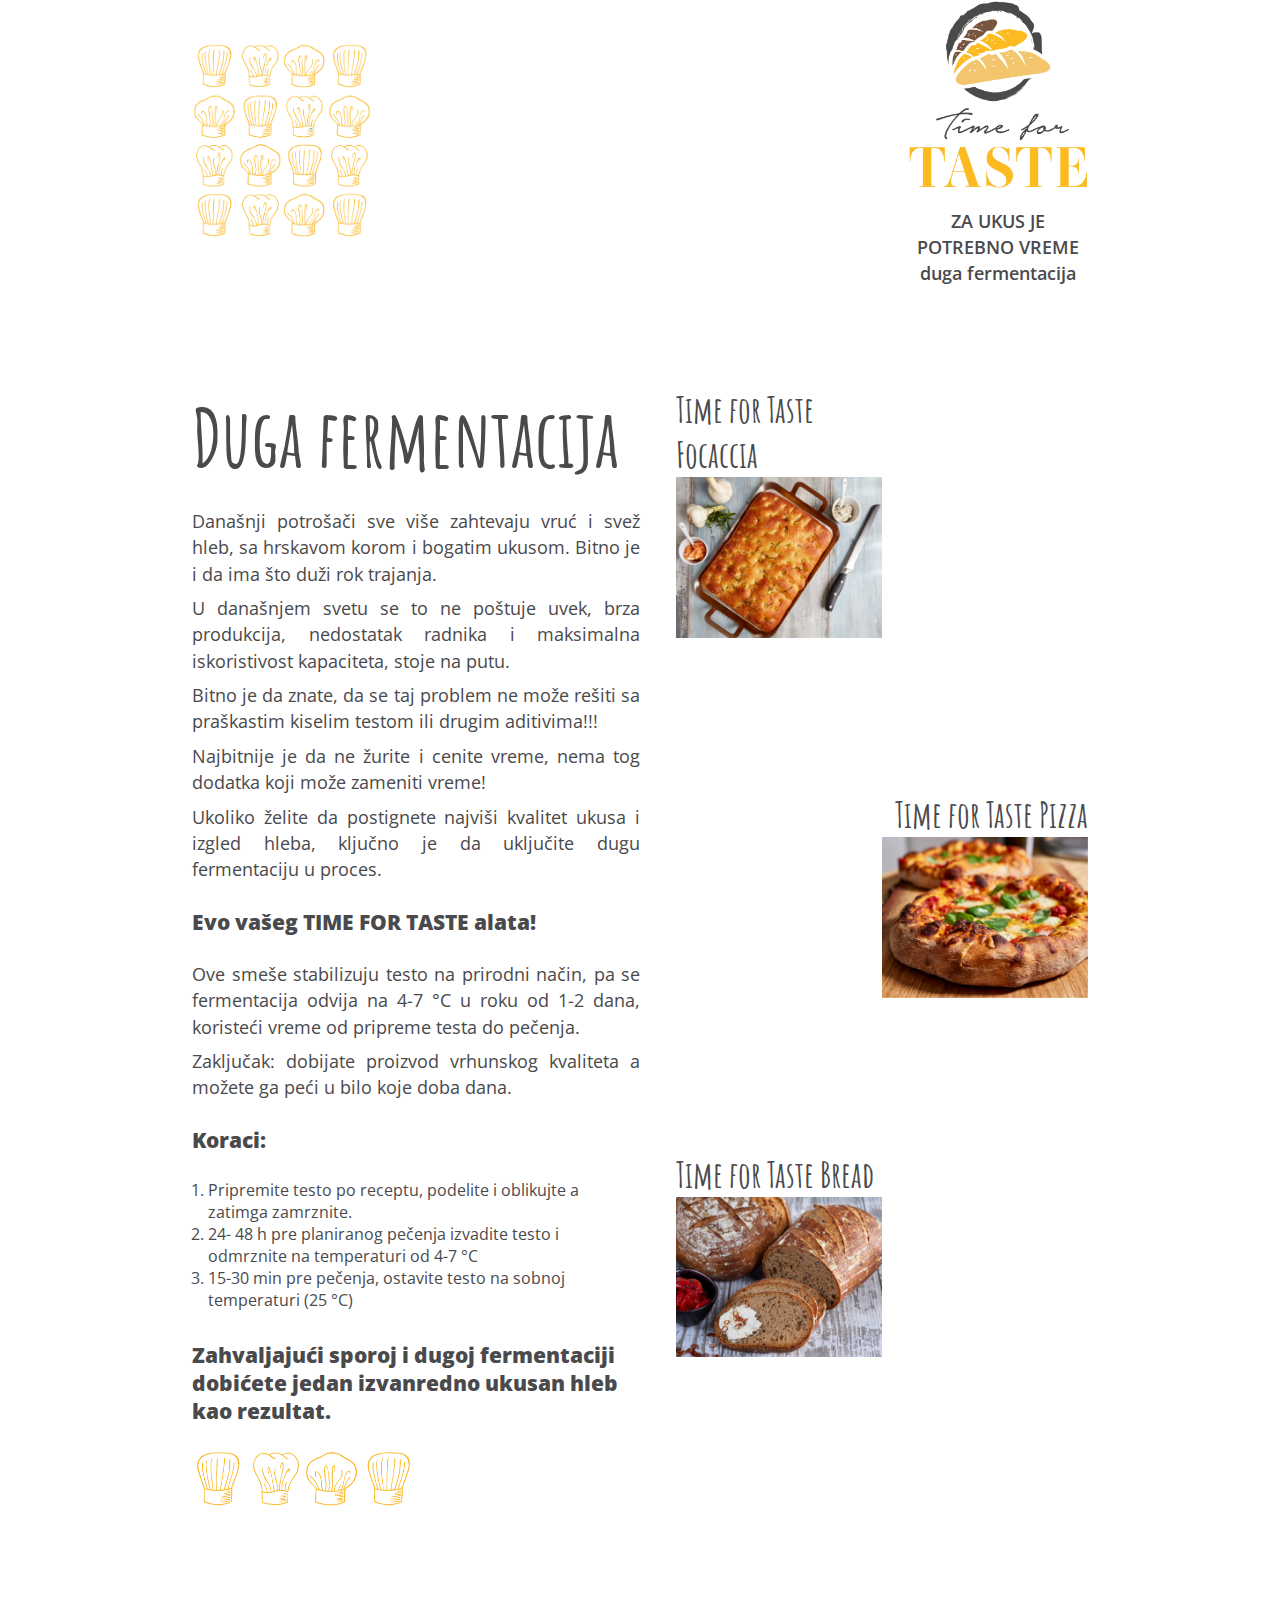
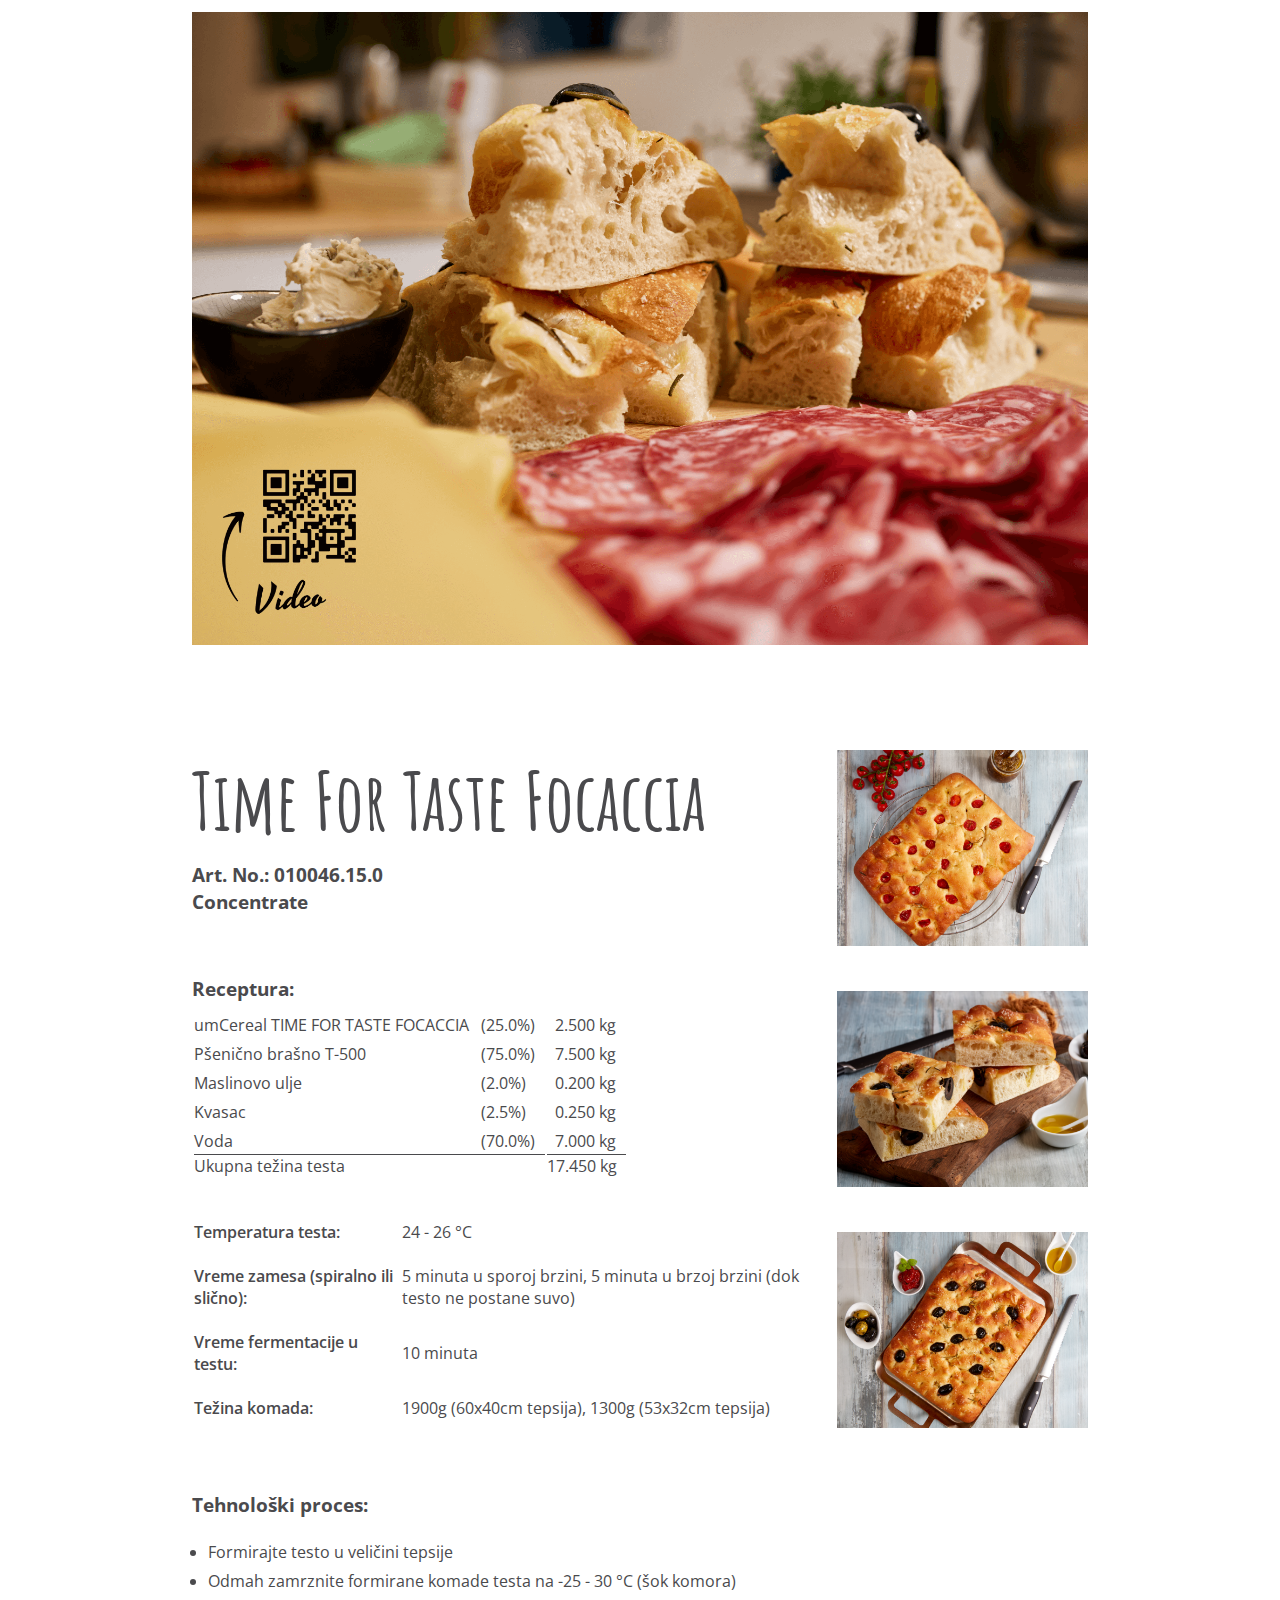
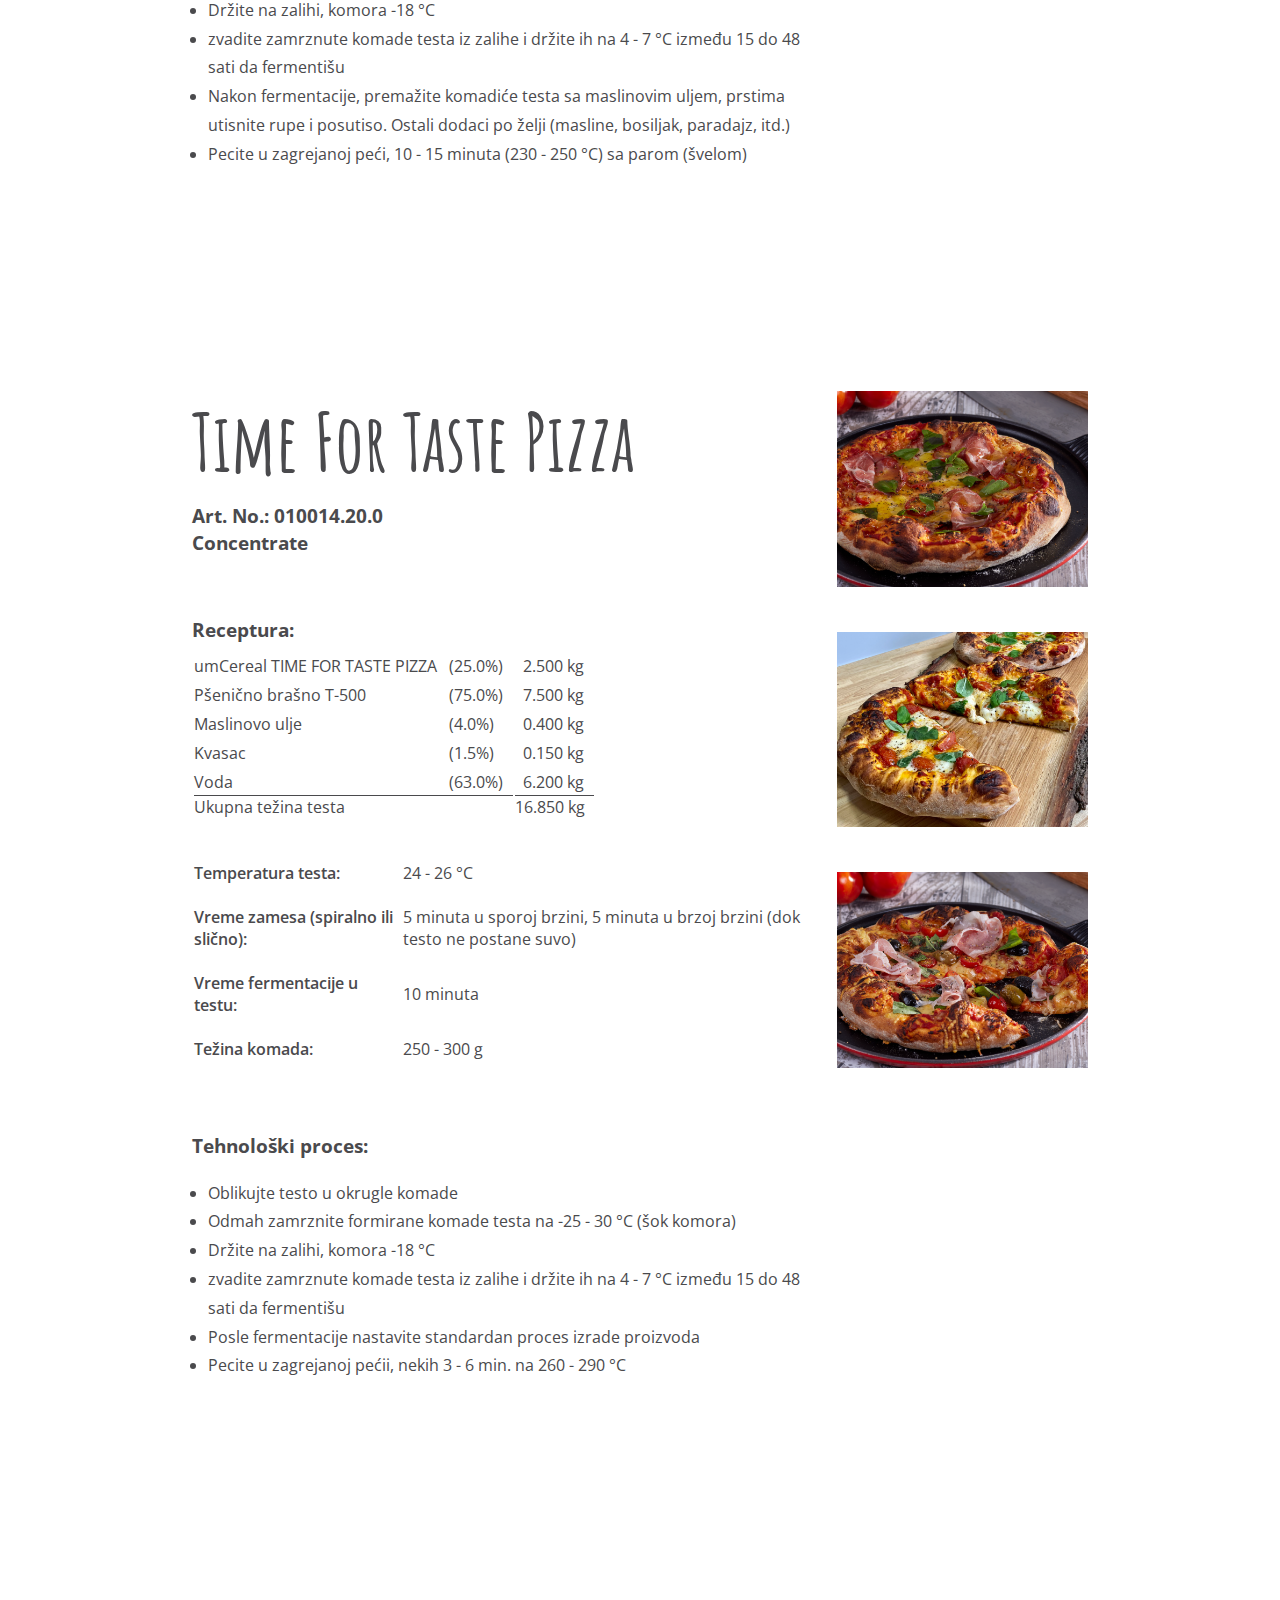
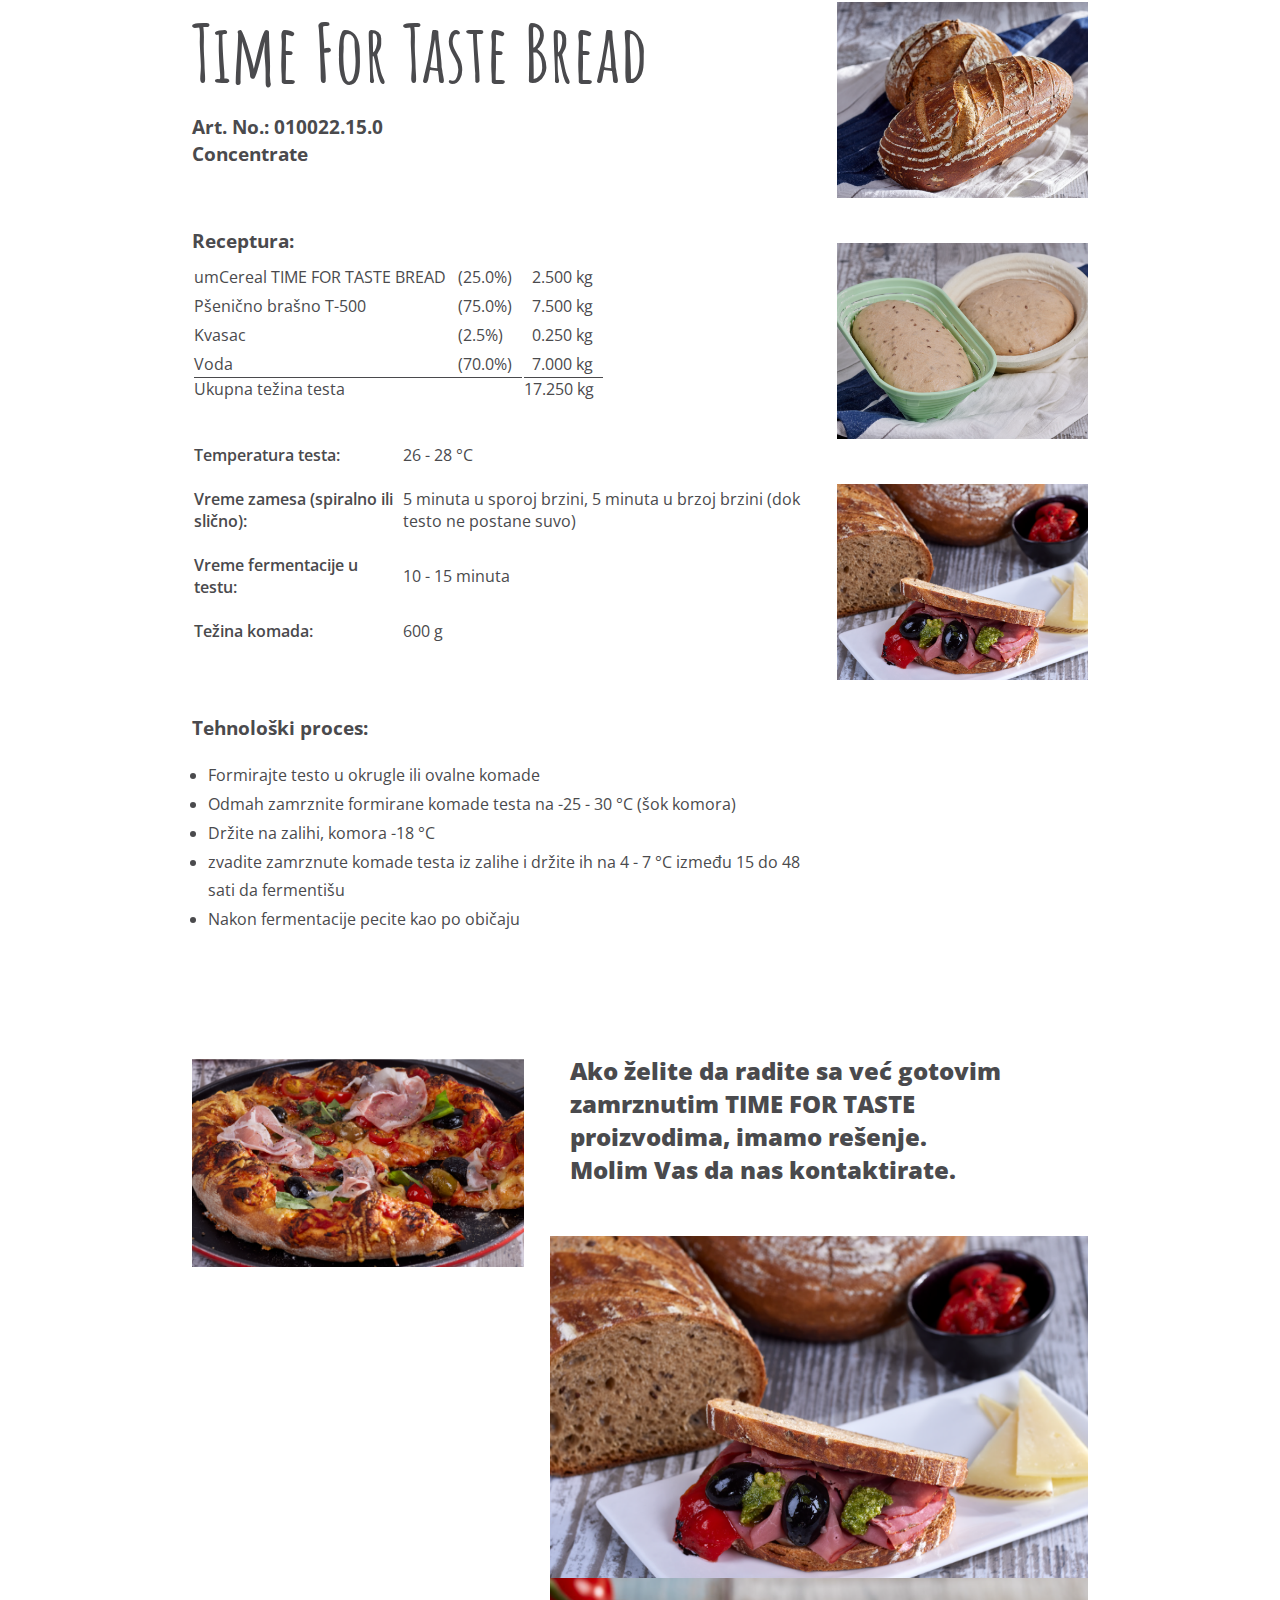
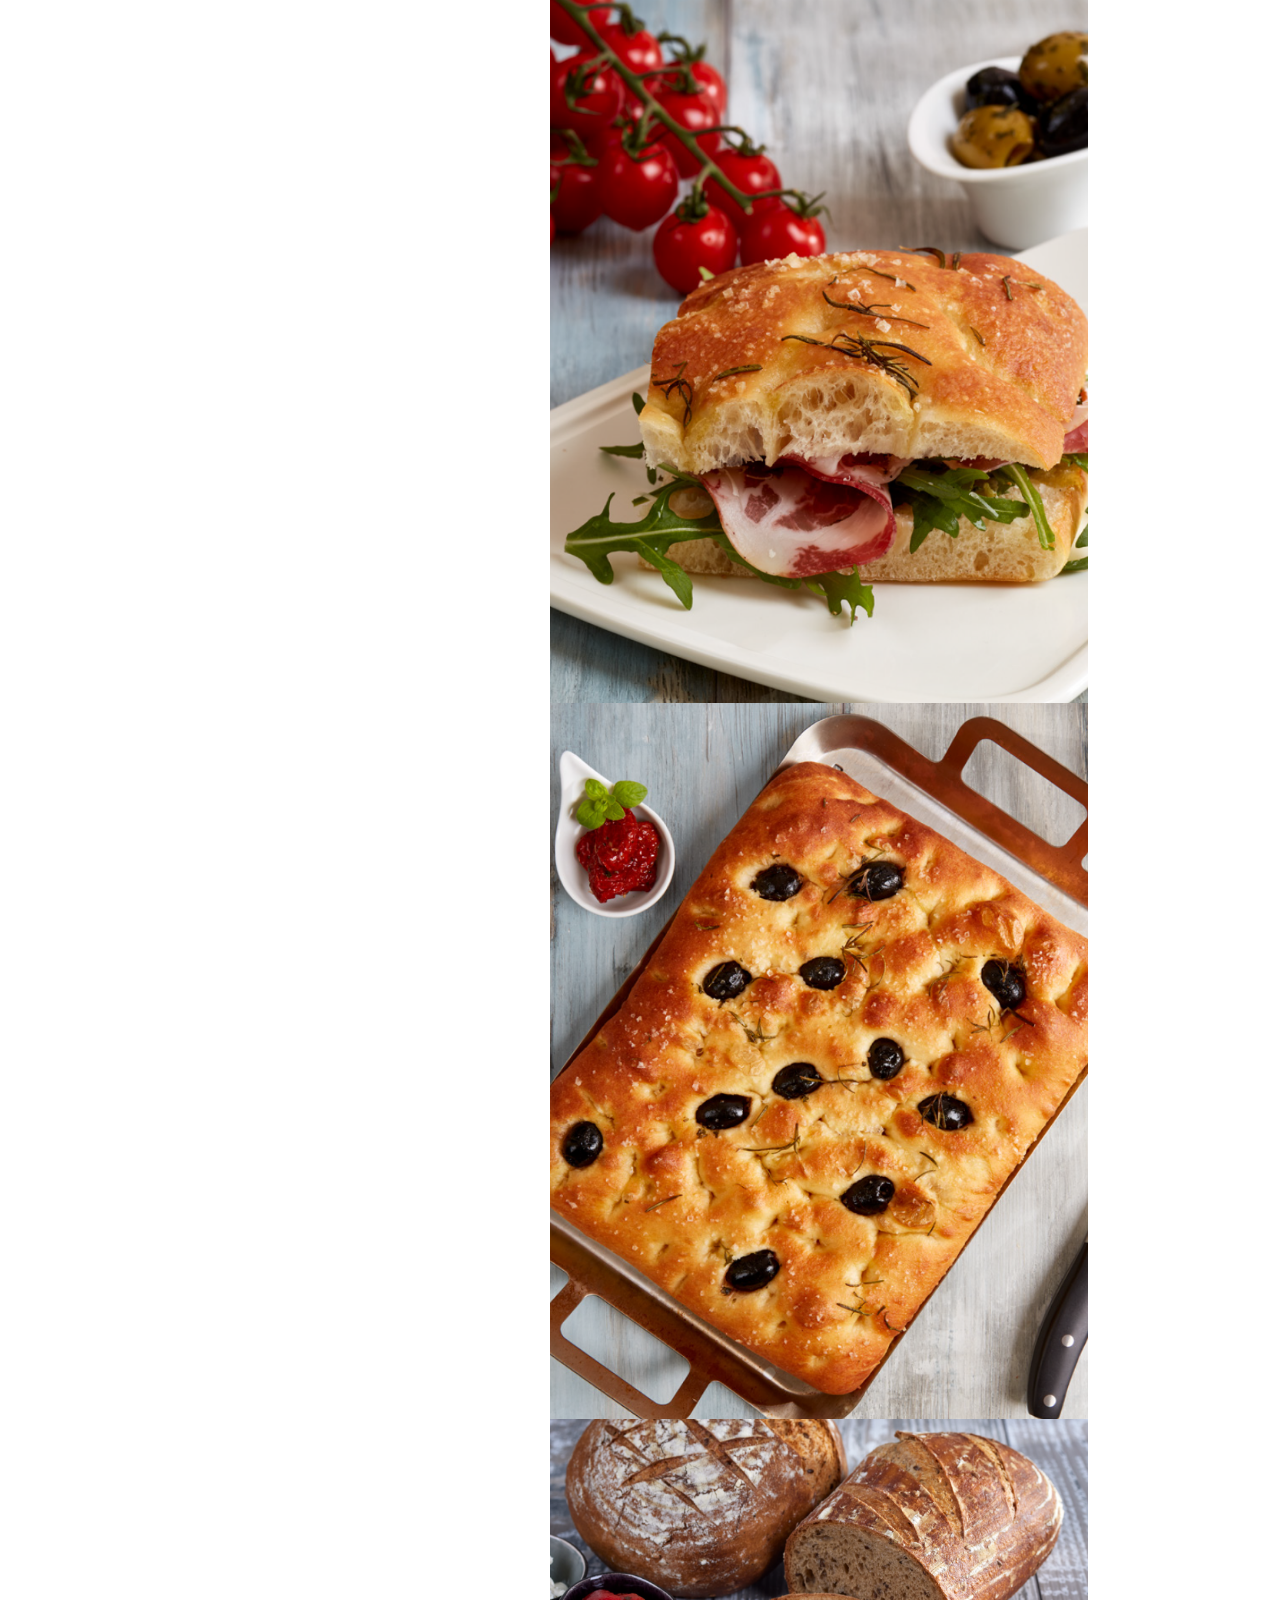
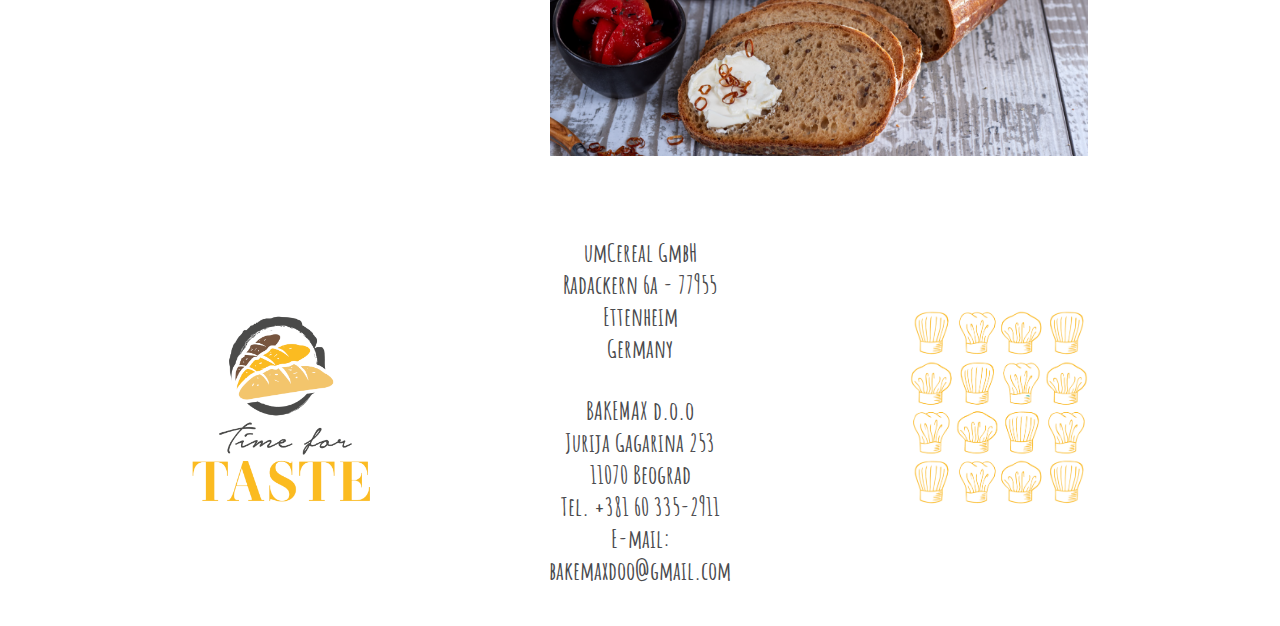
==== index.html @ 1a411ed9 "initial commit" ====
<!DOCTYPE html>
<html lang="en">
<head>
    <meta charset="UTF-8">
    <meta http-equiv="X-UA-Compatible" content="IE=edge">
    <meta name="viewport" content="width=device-width, initial-scale=1.0">
    <!-- <link rel="preconnect" href="https://fonts.gstatic.com">
    <link href="https://fonts.googleapis.com/css2?family=Roboto:wght@100;300;400;500;700&display=swap" rel="stylesheet">  -->


<link rel="preconnect" href="https://fonts.gstatic.com">
<link href="https://fonts.googleapis.com/css2?family=Amatic+SC:wght@400;700&family=Open+Sans:wght@300;400;600;800&display=swap" rel="stylesheet">
    <!-- Main CSS -->
    <link rel="stylesheet" href="style.css" />
    <title>Duga fermentacija</title>    
</head>
<body>
    <!-- header -->
    <header class="container">
        <article>
            <img src="images/sesiri4.png" alt="">
        </article>
        <article>
            <img src="images/logo.png" alt="">
            <p>ZA UKUS JE POTREBNO VREME</p>
            <P>duga fermentacija</P>
        </article>
    </header>

    <!-- intro -->
    <section class="intro container">
        <article>
            <h1>Duga fermentacija</h1>
            <p>Današnji potrošači sve više zahtevaju vruć i svež hleb, sa hrskavom korom i bogatim ukusom. Bitno je i da ima što duži rok trajanja.</p>
            <p>U današnjem svetu se to ne poštuje uvek, brza produkcija, nedostatak radnika i maksimalna iskoristivost kapaciteta, stoje na putu. </p>
            <p>Bitno je da znate, da se taj problem ne može rešiti sa praškastim kiselim testom ili drugim aditivima!!! </p>
            <p>Najbitnije je da ne žurite i cenite vreme, nema tog dodatka koji može zameniti vreme! </p>
            <p>Ukoliko želite da postignete najviši kvalitet ukusa i izgled hleba, ključno je da uključite dugu fermentaciju u proces.</p>

            <h4>Evo vašeg TIME FOR TASTE alata!</h4>
            <p>Ove smeše stabilizuju testo na prirodni način, pa se fermentacija odvija na 4-7 °C u roku od 1-2 dana, koristeći vreme od pripreme testa do pečenja.</p>
            <p>Zaključak: dobijate proizvod vrhunskog kvaliteta a možete ga peći u bilo koje doba dana.</p>

            <h4>Koraci:</h4>
            <ol>
                <li> Pripremite testo po receptu, podelite i oblikujte a zatimga zamrznite.</li>
                <li>24- 48 h pre planiranog pečenja izvadite testo i odmrznite na temperaturi od 4-7 °C</li>
                <li>15-30 min pre pečenja, ostavite testo na sobnoj temperaturi (25 °C)</li>
            </ol>
            <h4>Zahvaljajući sporoj i dugoj fermentaciji dobićete jedan izvanredno ukusan hleb kao rezultat.</h4>
            <img src="images/sesiri1.png" alt="">
        </article>
        <article>
            <div class="imgBox">
                <h3>Time for Taste Focaccia</h3>
                <img src="images/focaccia.png" alt="">
            </div>
            <div class="imgBox">
                
            </div>
            <div class="imgBox">
            </div>
            <div class="imgBox">                
                <h3>Time for Taste Pizza</h3>
                <img src="images/pica-recept.png" alt="">
            </div>
            <div class="imgBox">
                <h3>Time for Taste Bread</h3>
                <img src="images/hleb-recept.png" alt="">
            </div>
            <div class="imgBox">
            </div>
        </article>
    </section>

    <!-- image section -->
    <section class="imgSection container">
        <img src="images/hlepcici.png" alt="">
    </section>

        <!-- focaccia -->
        <section class="focaccia container">
            <article>
                <h2>Time For Taste Focaccia</h2>
                <h5>Art. No.: 010046.15.0</h5>
                <h5>Concentrate</h5>
                <h6>Receptura:</h6>               

                <table class="recipe">
                    <tbody>
                    <tr>
                        <td>umCereal TIME FOR TASTE FOCACCIA</td>
                        <td>(25.0%)</td>
                        <td>&nbsp;&nbsp;2.500 kg</td>
                    </tr>
                    <tr>
                        <td>Pšenično brašno T-500</td>
                        <td>(75.0%)</td>
                        <td>7.500 kg</td>
                    </tr>
                    <tr>
                        <td>Maslinovo ulje</td>
                        <td>(2.0%)</td>
                        <td>0.200 kg</td>
                    </tr>
                    <tr>
                        <td>Kvasac </td>
                        <td>(2.5%)</td>
                        <td>0.250 kg</td>
                    </tr>
                    <tr>
                        <td>Voda</td>
                        <td>(70.0%)</td>
                        <td>7.000 kg</td>
                    </tr>
                    <tr>
                        <td colspan="2">Ukupna težina testa</td>
                        <td>17.450 kg</td>
                    </tr>
                    </tbody>
                </table> 

                <table class="preparation">
                    <tbody>
                    <tr>
                        <td>Temperatura testa:</td>
                        <td>24 - 26 °C</td>
                    </tr>
                    <tr>
                        <td>Vreme zamesa (spiralno ili slično):</td>
                        <td>5 minuta u sporoj brzini, 5 minuta u brzoj brzini (dok testo ne  postane suvo)</td>
                    </tr>
                    <tr>
                        <td>Vreme fermentacije u testu:</td>
                        <td>10 minuta</td>
                    </tr>
                    <tr>
                        <td>Težina komada:</td>
                        <td>1900g (60x40cm tepsija), 1300g (53x32cm tepsija)</td>
                    </tr>
                    </tbody>
                </table> 

                <h6>Tehnološki proces:</h6>
                <ul>
                    <li>Formirajte testo u veličini tepsije</li>
                    <li>Odmah zamrznite formirane komade testa na -25 - 30 °C (šok komora)</li>
                    <li>Držite na zalihi, komora -18 °C</li>
                    <li>zvadite zamrznute komade testa iz zalihe i držite ih na 4 - 7 °C između 15 do 48 sati da fermentišu</li>
                    <li>Nakon fermentacije, premažite komadiće testa sa maslinovim uljem, prstima utisnite rupe i posutiso. Ostali dodaci po želji (masline, bosiljak, paradajz, itd.)</li>
                    <li>Pecite u zagrejanoj peći, 10 - 15 minuta (230 - 250 °C) sa parom (švelom)</li>
                </ul>  
            </article>
           
            <article>
                <div class="imgBox">
                    <img src="images/focaccia1.png" alt="">
                </div>
                <div class="imgBox">                          
                    <img src="images/focaccia2.png" alt="">
                </div>
                <div class="imgBox">
                    <img src="images/focaccia3.png" alt="">
                </div>
            </article>
        </section>

         <!-- image section -->
         <section class="imgSection container">
            <img src="images/pica.png" alt="">
        </section>

        <!-- pizza -->
        <section class="pizza container">
            <article>
                <h2>Time For Taste Pizza</h2>
                <h5>Art. No.: 010014.20.0</h5>
                <h5>Concentrate</h5>
                <h6>Receptura:</h6>               

                <table class="recipe">
                    <tbody>
                    <tr>
                        <td>umCereal TIME FOR TASTE PIZZA</td>
                        <td>(25.0%)</td>
                        <td>&nbsp;&nbsp;2.500 kg</td>
                    </tr>
                    <tr>
                        <td>Pšenično brašno T-500</td>
                        <td>(75.0%)</td>
                        <td>7.500 kg</td>
                    </tr>
                    <tr>
                        <td>Maslinovo ulje</td>
                        <td>(4.0%)</td>
                        <td>0.400 kg</td>
                    </tr>
                    <tr>
                        <td>Kvasac </td>
                        <td>(1.5%)</td>
                        <td>0.150 kg</td>
                    </tr>
                    <tr>
                        <td>Voda</td>
                        <td>(63.0%)</td>
                        <td>6.200 kg</td>
                    </tr>
                    <tr>
                        <td colspan="2">Ukupna težina testa</td>
                        <td>16.850 kg</td>
                    </tr>
                    </tbody>
                </table> 

                <table class="preparation">
                    <tbody>
                    <tr>
                        <td>Temperatura testa:</td>
                        <td>24 - 26 °C</td>
                    </tr>
                    <tr>
                        <td>Vreme zamesa (spiralno ili slično):</td>
                        <td>5 minuta u sporoj brzini, 5 minuta u brzoj brzini (dok testo ne  postane suvo)</td>
                    </tr>
                    <tr>
                        <td>Vreme fermentacije u testu:</td>
                        <td>10 minuta</td>
                    </tr>
                    <tr>
                        <td>Težina komada:</td>
                        <td>250 - 300 g</td>
                    </tr>
                    </tbody>
                </table> 

                <h6>Tehnološki proces:</h6>
                <ul>
                    <li>Oblikujte testo u okrugle komade</li>
                    <li>Odmah zamrznite formirane komade testa na -25 - 30 °C (šok komora)</li>
                    <li>Držite na zalihi, komora -18 °C</li>
                    <li>zvadite zamrznute komade testa iz zalihe i držite ih na 4 - 7 °C između 15 do 48 sati da fermentišu</li>
                    <li>Posle fermentacije nastavite standardan proces izrade proizvoda</li>
                    <li>Pecite u zagrejanoj pećii, nekih 3 - 6 min. na 260 - 290 °C</li>
                </ul>  
            </article>
            
            <article>
                <div class="imgBox">
                    <img src="images/pica1.png" alt="">
                </div>
                <div class="imgBox">                          
                    <img src="images/pica2.png" alt="">
                </div>
                <div class="imgBox">
                    <img src="images/pica3.png" alt="">
                </div>
            </article>
        </section>

        <!-- image section -->
        <section class="imgSection container">
            <img src="images/hleb.png" alt="">
        </section>
       
        <!-- bread -->
        <section class="bread container">
            <article>
                <h2>Time For Taste Bread</h2>
                <h5>Art. No.: 010022.15.0</h5>
                <h5>Concentrate</h5>
                <h6>Receptura:</h6>               

                <table class="recipe">
                    <tbody>
                    <tr>
                        <td>umCereal TIME FOR TASTE BREAD</td>
                        <td>(25.0%)</td>
                        <td>&nbsp;&nbsp;2.500 kg</td>
                    </tr>
                    <tr>
                        <td>Pšenično brašno T-500</td>
                        <td>(75.0%)</td>
                        <td>7.500 kg</td>
                    </tr>
                    <tr>
                        <td>Kvasac </td>
                        <td>(2.5%)</td>
                        <td>0.250 kg</td>
                    </tr>
                    <tr>
                        <td>Voda</td>
                        <td>(70.0%)</td>
                        <td>7.000 kg</td>
                    </tr>
                    <tr>
                        <td colspan="2">Ukupna težina testa</td>
                        <td>17.250 kg</td>
                    </tr>
                    </tbody>
                </table> 

                <table class="preparation">
                    <tbody>
                    <tr>
                        <td>Temperatura testa:</td>
                        <td>26 - 28 °C</td>
                    </tr>
                    <tr>
                        <td>Vreme zamesa (spiralno ili slično):</td>
                        <td>5 minuta u sporoj brzini, 5 minuta u brzoj brzini (dok testo ne  postane suvo)</td>
                    </tr>
                    <tr>
                        <td>Vreme fermentacije u testu:</td>
                        <td>10 - 15 minuta</td>
                    </tr>
                    <tr>
                        <td>Težina komada:</td>
                        <td>600 g</td>
                    </tr>
                    </tbody>
                </table> 

                <h6>Tehnološki proces:</h6>
                <ul>
                    <li>Formirajte testo u okrugle ili ovalne komade</li>
                    <li>Odmah zamrznite formirane komade testa na -25 - 30 °C (šok komora)</li>
                    <li>Držite na zalihi, komora -18 °C</li>
                    <li>zvadite zamrznute komade testa iz zalihe i držite ih na 4 - 7 °C između 15 do 48 sati da fermentišu</li>
                    <li>Nakon fermentacije pecite kao po običaju</li>
                </ul>  
            </article>
            
            <article>
                <div class="imgBox">
                    <img src="images/hleb1.png" alt="">
                </div>
                <div class="imgBox">                          
                    <img src="images/hleb2.png" alt="">
                </div>
                <div class="imgBox">
                    <img src="images/hleb3.png" alt="">
                </div>
            </article>
        </section>

        <!-- gallery -->
        <section class="gallery container">
            <article>
                <img src="images/fermentacija1.png" alt="">
                <img src="images/fermentacija4.png" alt="">
            </article>
            <article>
                <div class="galleryText">
                    <p>Ako želite da radite sa već gotovim zamrznutim TIME FOR TASTE proizvodima, imamo rešenje. <br>Molim Vas da nas kontaktirate.</p>
                </div>
                <div class="imgSet1">
                    <img src="images/fermentacija2.png" alt="">
                    <img src="images/fermentacija3.png" alt="">
                </div>
                <div class="imgSet2">
                    <img src="images/fermentacija5.png" alt="">
                    <img src="images/fermentacija6.png" alt="">
                </div>
            </article>
        </section>

        <!-- footer -->
        <footer class="container">
            <article>
                <img src="images/logo.png" alt="">
            </article>
            <article>
                <ul>
                    <li>umCereal GmbH</li>
                    <li>Radackern 6a - 77955 Ettenheim</li>
                    <li>Germany</li>
                    <li>BAKEMAX d.o.o</li>
                    <li>Jurija Gagarina 253</li>
                    <li>11070 Beograd</li>
                    <li><a href=tel:"+381603352911">Tel. +381 60 335-2911</a></li>
                    <li><a href="mailto:bakemaxdoo@gmail.com">E-mail: bakemaxdoo@gmail.com</a></li>
                </ul>
            </article>
            <article>
                <img src="images/sesiri4.png" alt="">
            </article>
        </footer>

</body>
</html>
---- style.css ----
/*************
Basic styles
****************/
* {
  margin: 0;
  padding: 0;
  box-sizing: border-box; }

body {
  font-family: "Open Sans", sans-serif;
  color: #4a4a4d;
  font-size: 16px; }

img {
  width: 100%;
  height: auto; }

.container {
  width: 70%;
  margin: 0 auto; }
  @media (max-width: 1024px) {
    .container {
      width: 85%; } }

/****************
header
****************/
header {
  display: flex;
  justify-content: space-between;
  align-items: center; }
  header article {
    flex: 0 0 20%; }
    header article p {
      color: #4a4a4d;
      font-size: 1.1rem;
      font-weight: 600;
      line-height: 1.5;
      text-align: center;
      margin-top: 15px; }
    header article p + p {
      margin-top: 0; }

/****************
intro
****************/
.intro {
  padding: 100px 0;
  display: flex;
  justify-content: space-between;
  flex-wrap: wrap; }
  .intro article:first-child {
    flex: 0 0 50%; }
    .intro article:first-child h1 {
      font-family: "Amatic SC", cursive;
      font-size: 5rem;
      margin-bottom: 20px; }
    .intro article:first-child p {
      line-height: 1.5;
      font-size: 1.1rem;
      margin-bottom: 8px;
      text-align: justify; }
    .intro article:first-child h4 {
      margin: 25px 0;
      font-size: 1.3rem;
      font-weight: 800; }
    .intro article:first-child ol {
      margin-left: 16px;
      margin-bottom: 30px; }
    .intro article:first-child img {
      width: 50%;
      height: auto; }
  .intro article:last-child {
    flex: 0 0 46%;
    display: flex;
    flex-wrap: wrap; }
    .intro article:last-child .imgBox {
      flex: 0 0 50%; }
      .intro article:last-child .imgBox h3 {
        font-family: "Amatic SC", cursive;
        font-size: 2.2rem; }
    .intro article:last-child .imgBox:nth-child(4) {
      text-align: right; }

/****************
focaccia
****************/
.focaccia, .pizza, .bread {
  padding: 100px 0;
  display: flex;
  flex-wrap: wrap;
  justify-content: space-between; }
  .focaccia article:first-child, .pizza article:first-child, .bread article:first-child {
    flex: 0 0 70%; }
    .focaccia article:first-child h2, .pizza article:first-child h2, .bread article:first-child h2 {
      font-family: "Amatic SC", cursive;
      font-size: 5rem;
      margin-bottom: 10px; }
    .focaccia article:first-child h5, .pizza article:first-child h5, .bread article:first-child h5,
    .focaccia article:first-child h6,
    .pizza article:first-child h6,
    .bread article:first-child h6 {
      font-size: 1.2rem;
      font-weight: 700; }
    .focaccia article:first-child h6, .pizza article:first-child h6, .bread article:first-child h6 {
      margin-top: 60px; }
    .focaccia article:first-child .recipe, .pizza article:first-child .recipe, .bread article:first-child .recipe {
      margin: 5px 0 30px 0; }
      .focaccia article:first-child .recipe td, .pizza article:first-child .recipe td, .bread article:first-child .recipe td {
        padding: 5px 10px 0 0; }
      .focaccia article:first-child .recipe td:last-child, .pizza article:first-child .recipe td:last-child, .bread article:first-child .recipe td:last-child {
        text-align: right; }
      .focaccia article:first-child .recipe tr:last-child td, .pizza article:first-child .recipe tr:last-child td, .bread article:first-child .recipe tr:last-child td {
        border-top: 1px solid #4a4a4d;
        padding: 0;
        text-align: left; }
    .focaccia article:first-child .preparation td, .pizza article:first-child .preparation td, .bread article:first-child .preparation td {
      padding: 10px 0; }
    .focaccia article:first-child .preparation td:first-child, .pizza article:first-child .preparation td:first-child, .bread article:first-child .preparation td:first-child {
      font-weight: 600; }
    .focaccia article:first-child ul, .pizza article:first-child ul, .bread article:first-child ul {
      margin-left: 16px;
      margin-top: 20px;
      line-height: 1.8; }
  .focaccia article:last-child, .pizza article:last-child, .bread article:last-child {
    flex: 0 0 28%; }
    .focaccia article:last-child .imgBox, .pizza article:last-child .imgBox, .bread article:last-child .imgBox {
      margin-bottom: 40px; }

/****************
focaccia
****************/
/****************
bread
****************/
/****************
gallery
****************/
.gallery {
  display: flex;
  flex-wrap: wrap;
  justify-content: space-between; }
  .gallery article:first-child {
    flex: 0 0 37%; }
    .gallery article:first-child img {
      margin-bottom: 20px; }
  .gallery article:last-child {
    flex: 0 0 60%; }
    .gallery article:last-child p {
      padding: 20px 20px 50px 20px;
      font-size: 1.5rem;
      font-weight: 800; }
    .gallery article:last-child .imgSet1 {
      display: flex;
      flex-wrap: wrap;
      justify-content: space-between; }
      .gallery article:last-child .imgSet1 img:first-child {
        flex: 0 0 64%; }
      .gallery article:last-child .imgSet1 img:last-child {
        flex: 0 0 33%; }
    .gallery article:last-child .imgSet2 {
      display: flex;
      flex-wrap: wrap;
      justify-content: space-between; }
      .gallery article:last-child .imgSet2 img:first-child {
        flex: 0 0 33%; }
      .gallery article:last-child .imgSet2 img:last-child {
        flex: 0 0 64%; }

/****************
footer
****************/
footer {
  padding-top: 80px;
  padding-bottom: 40px;
  display: flex;
  justify-content: space-between;
  flex-wrap: wrap;
  align-items: center;
  font-family: "Amatic SC", cursive;
  font-size: 1.6rem;
  font-weight: 600;
  text-align: center; }
  footer article {
    flex: 0 0 20%; }
    footer article ul {
      list-style: none; }
      footer article ul a {
        color: #4a4a4d;
        text-decoration: none; }
        footer article ul a:hover {
          color: #fbbb21;
          transition: .3s ease-out; }
      footer article ul li:nth-child(3) {
        margin-bottom: 30px; }

/*# sourceMappingURL=style.css.map */
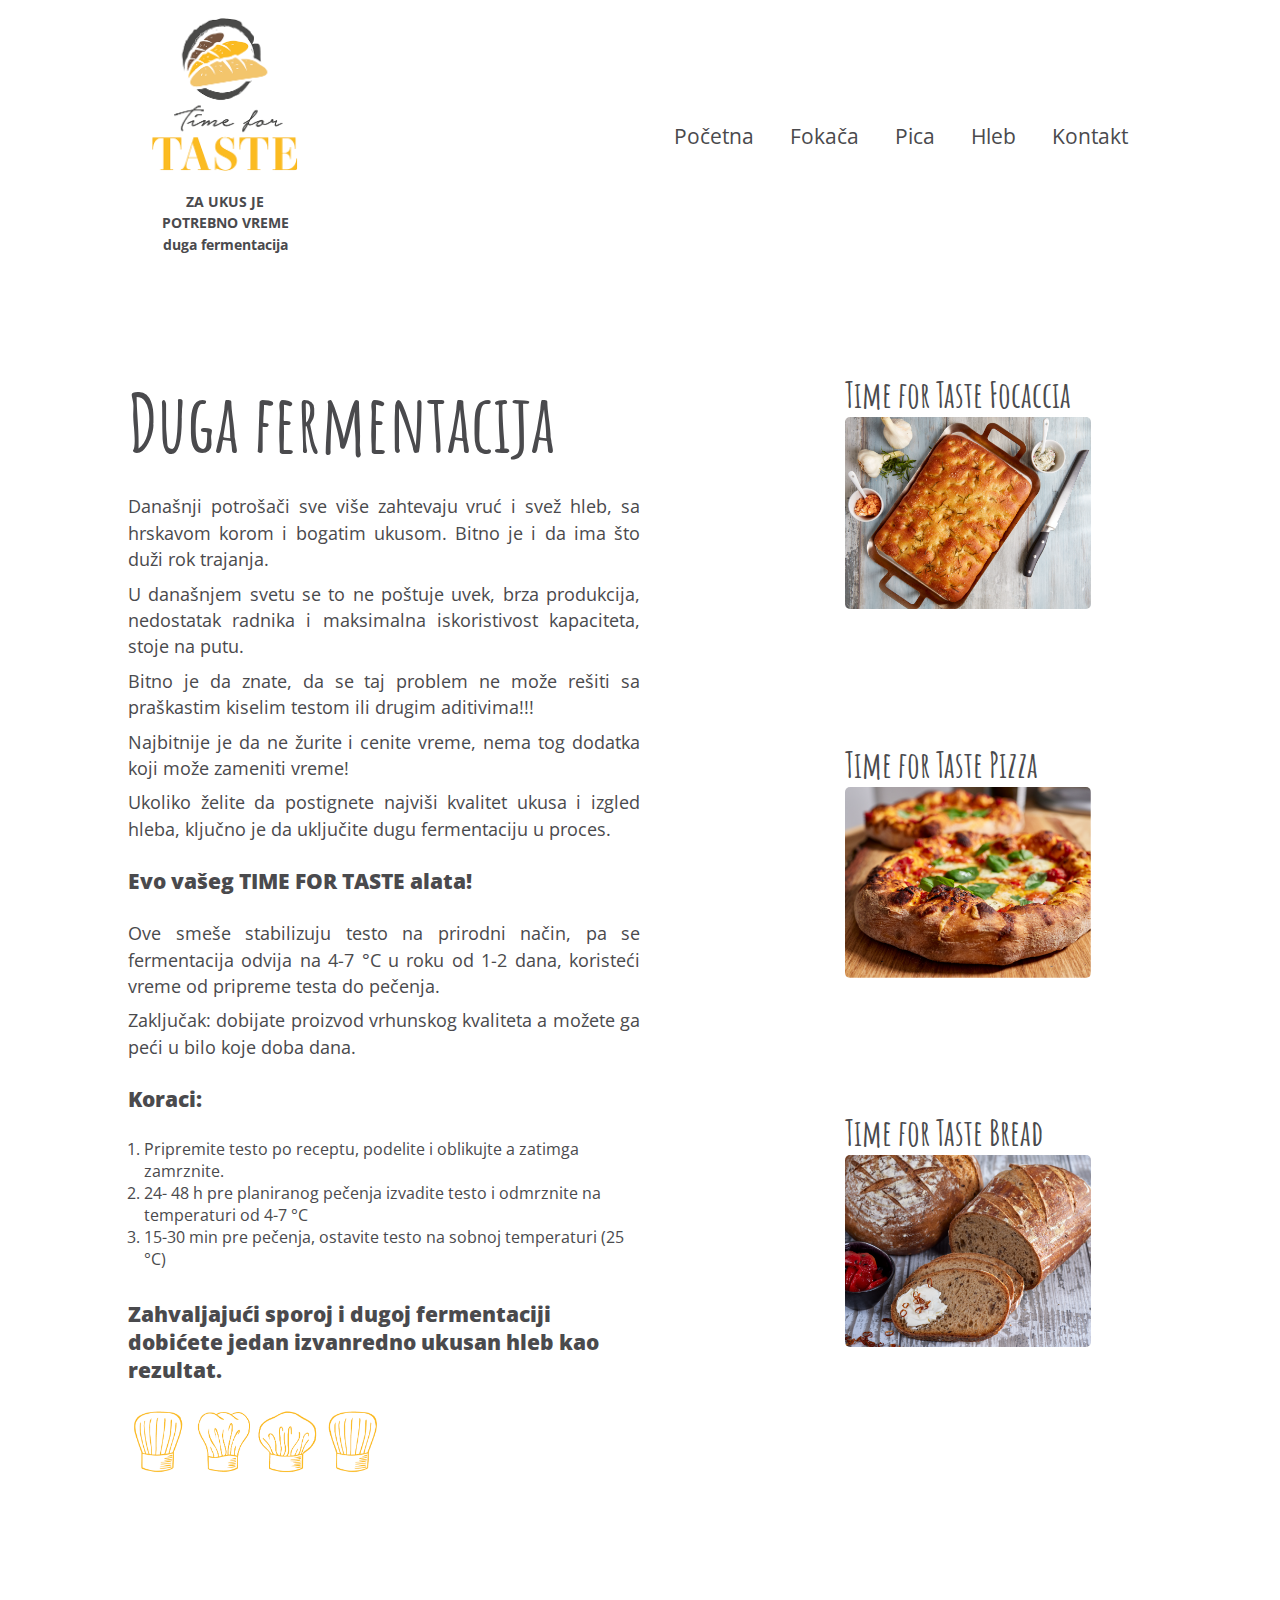
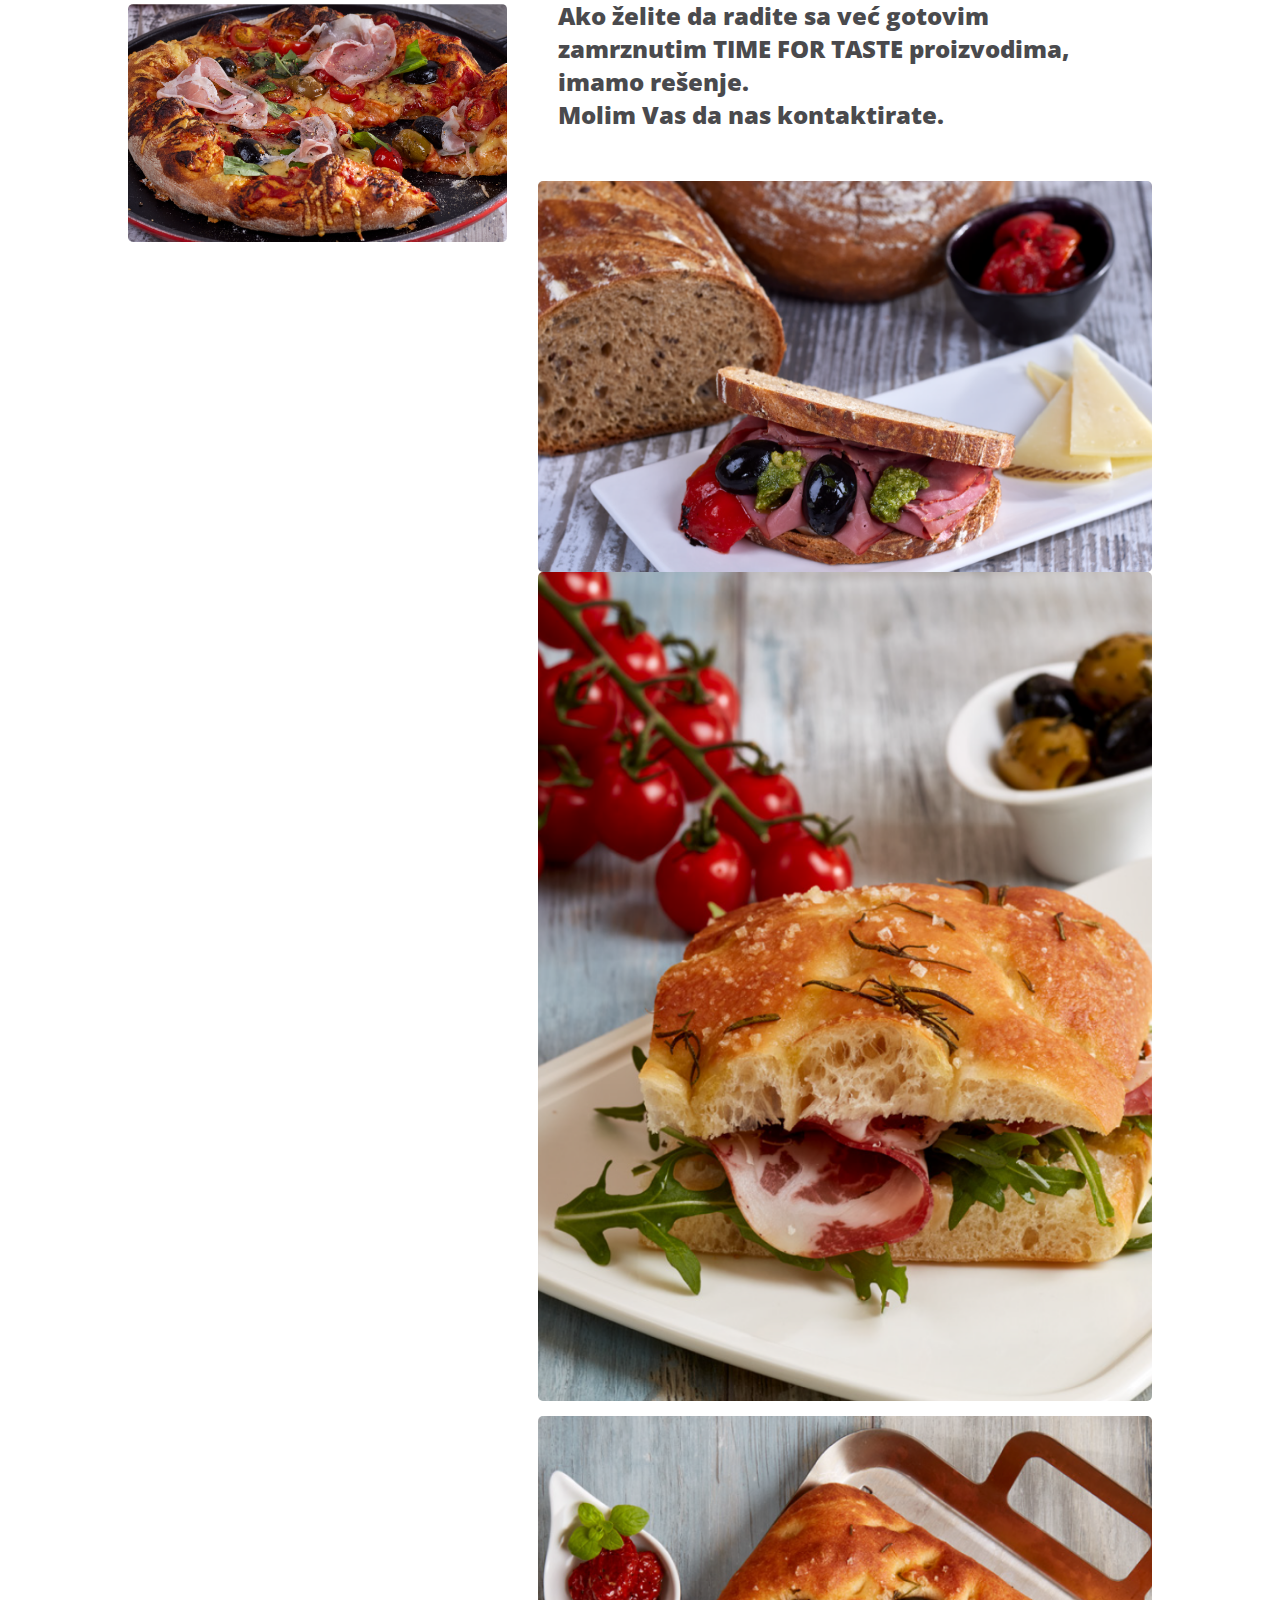
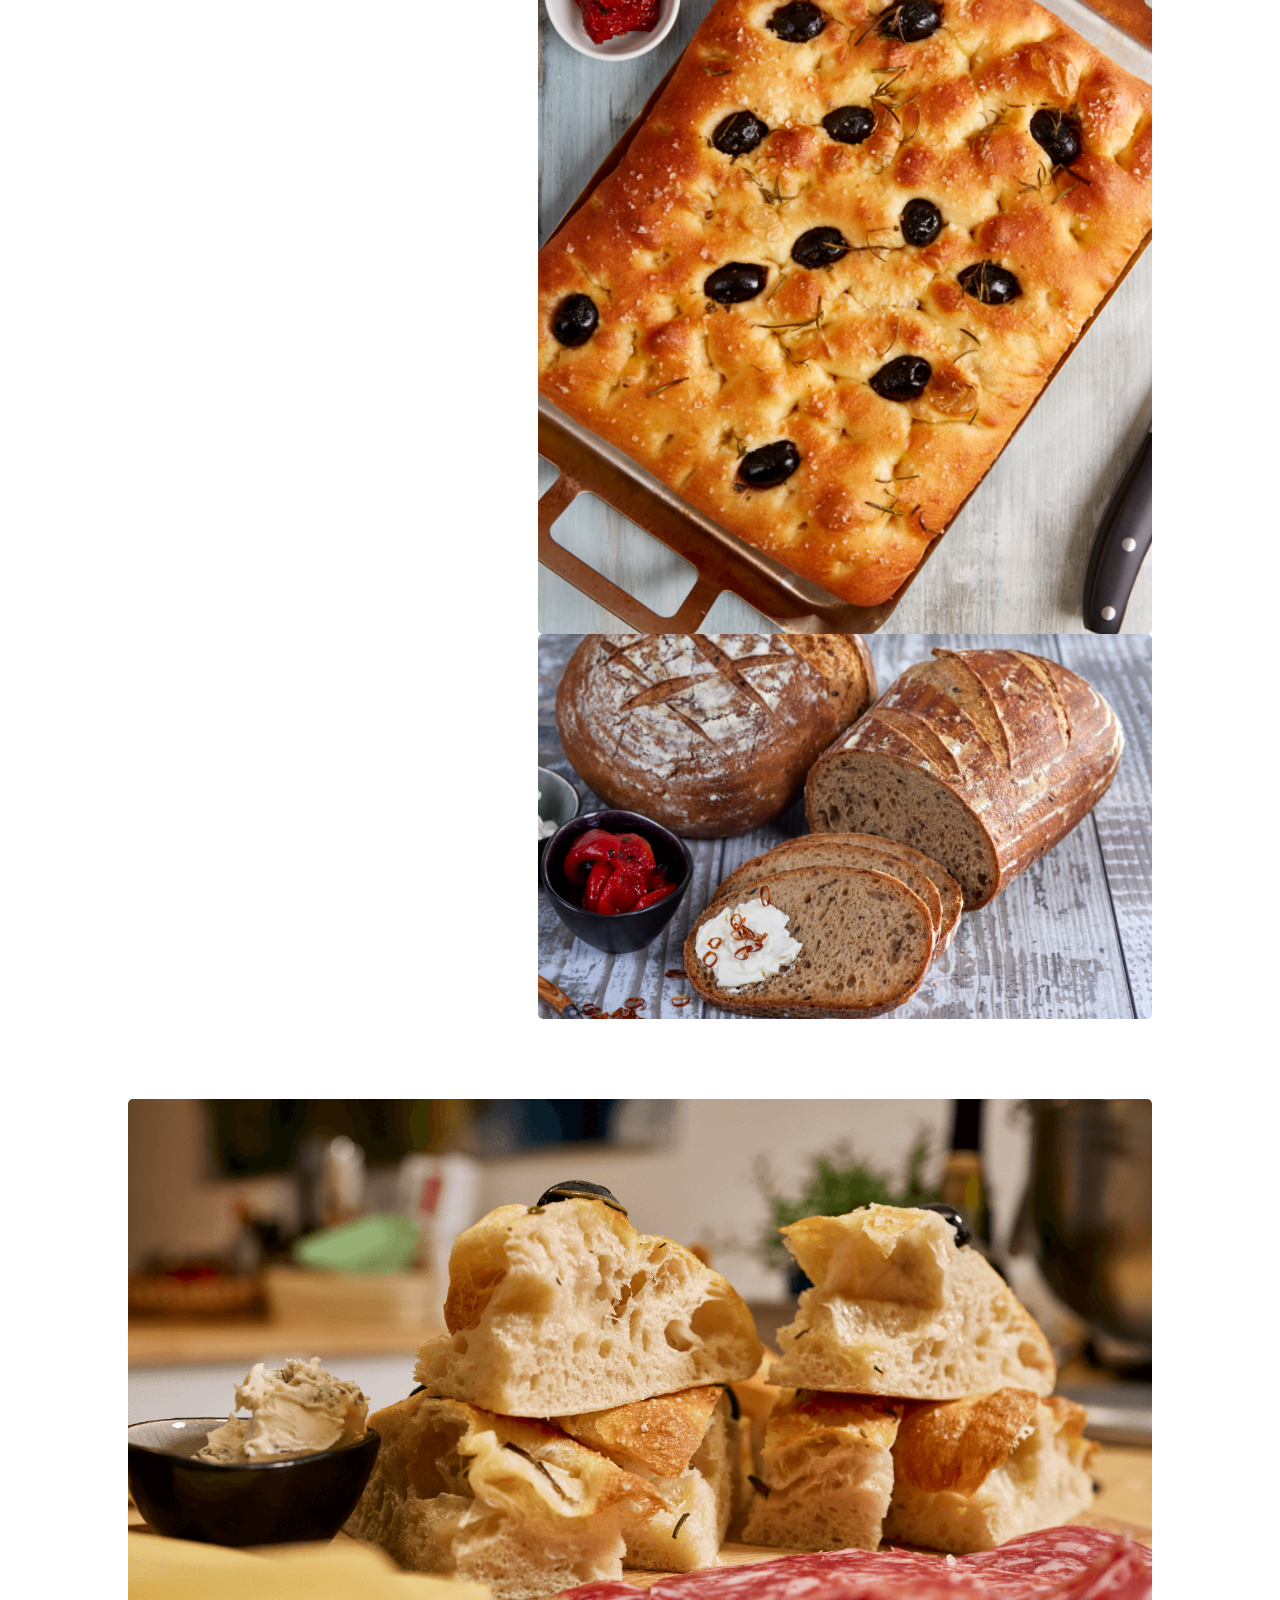
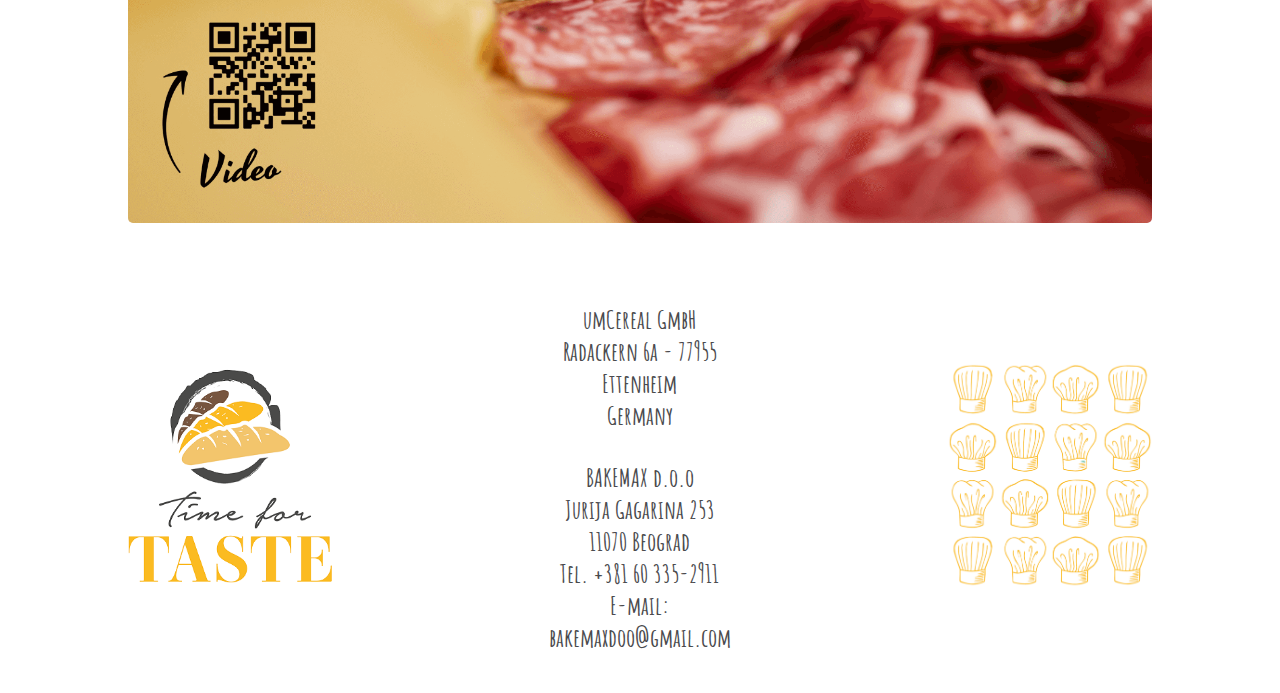
==== commit 20cee27a: "pages created" ====
--- a/index.html
+++ b/index.html
@@ -15,17 +15,47 @@
     <title>Duga fermentacija</title>    
 </head>
 <body>
-    <!-- header -->
-    <header class="container">
-        <article>
-            <img src="images/sesiri4.png" alt="">
-        </article>
-        <article>
-            <img src="images/logo.png" alt="">
-            <p>ZA UKUS JE POTREBNO VREME</p>
-            <P>duga fermentacija</P>
-        </article>
-    </header>
+
+    <header class="header">
+        <div class="has-fade"></div>
+    
+        <nav class="container container--pall">
+            <a href="/" class="header__logo">
+              <img src="images/logo.png" alt="Duga fermentacija" />
+              <hgroup class="hide-for-mobile">
+                  <h4>ZA UKUS JE POTREBNO VREME</h4>
+                  <h4>duga fermentacija</h4>
+              </hgroup>
+            </a>
+    
+            <a id="btnHamburger" href="#" class="header__toggle hide-for-desktop">
+              <span></span>
+              <span></span>
+              <span></span>
+            </a>
+    
+            <div class="header__links hide-for-mobile">
+              <a href="index.html">Početna</a>
+              <a href="focaccia.html">Fokača</a>
+              <a href="pizza.html">Pica</a>
+              <a href="bread.html">Hleb</a>
+              <a href="#">Kontakt</a>
+            </div>
+    
+        </nav>
+    
+        <div class="header__menu has-fade hide-for-desktop">
+            <a href="#focaccia">Fokača</a>
+            <a href="#pizza">Pica</a>
+            <a href="#bread">Hleb</a>
+            <a href="#">Kontakt</a>
+        </div>
+    
+      </header>
+
+             
+
+
 
     <!-- intro -->
     <section class="intro container">
@@ -35,8 +65,7 @@
             <p>U današnjem svetu se to ne poštuje uvek, brza produkcija, nedostatak radnika i maksimalna iskoristivost kapaciteta, stoje na putu. </p>
             <p>Bitno je da znate, da se taj problem ne može rešiti sa praškastim kiselim testom ili drugim aditivima!!! </p>
             <p>Najbitnije je da ne žurite i cenite vreme, nema tog dodatka koji može zameniti vreme! </p>
-            <p>Ukoliko želite da postignete najviši kvalitet ukusa i izgled hleba, ključno je da uključite dugu fermentaciju u proces.</p>
-
+            <p>Ukoliko želite da postignete najviši kvalitet ukusa i izgled hleba, ključno je da uključite dugu fermentaciju u proces.</p>  
             <h4>Evo vašeg TIME FOR TASTE alata!</h4>
             <p>Ove smeše stabilizuju testo na prirodni način, pa se fermentacija odvija na 4-7 °C u roku od 1-2 dana, koristeći vreme od pripreme testa do pečenja.</p>
             <p>Zaključak: dobijate proizvod vrhunskog kvaliteta a možete ga peći u bilo koje doba dana.</p>
@@ -50,7 +79,22 @@
             <h4>Zahvaljajući sporoj i dugoj fermentaciji dobićete jedan izvanredno ukusan hleb kao rezultat.</h4>
             <img src="images/sesiri1.png" alt="">
         </article>
+
         <article>
+            <div class="imgBox">
+                <h3>Time for Taste Focaccia</h3>
+                <img src="images/focaccia.png" alt="">
+            </div>
+            <div class="imgBox">                     
+                <h3>Time for Taste Pizza</h3>     
+                <img src="images/pica-recept.png" alt="">
+            </div>
+            <div class="imgBox">
+                <h3>Time for Taste Bread</h3>
+                <img src="images/hleb-recept.png" alt="">
+            </div>
+        </article>
+        <!-- <article>
             <div class="imgBox">
                 <h3>Time for Taste Focaccia</h3>
                 <img src="images/focaccia.png" alt="">
@@ -70,278 +114,18 @@
             </div>
             <div class="imgBox">
             </div>
-        </article>
+        </article> -->
     </section>
 
-    <!-- image section -->
-    <section class="imgSection container">
-        <img src="images/hlepcici.png" alt="">
-    </section>
 
-        <!-- focaccia -->
-        <section class="focaccia container">
-            <article>
-                <h2>Time For Taste Focaccia</h2>
-                <h5>Art. No.: 010046.15.0</h5>
-                <h5>Concentrate</h5>
-                <h6>Receptura:</h6>               
 
-                <table class="recipe">
-                    <tbody>
-                    <tr>
-                        <td>umCereal TIME FOR TASTE FOCACCIA</td>
-                        <td>(25.0%)</td>
-                        <td>&nbsp;&nbsp;2.500 kg</td>
-                    </tr>
-                    <tr>
-                        <td>Pšenično brašno T-500</td>
-                        <td>(75.0%)</td>
-                        <td>7.500 kg</td>
-                    </tr>
-                    <tr>
-                        <td>Maslinovo ulje</td>
-                        <td>(2.0%)</td>
-                        <td>0.200 kg</td>
-                    </tr>
-                    <tr>
-                        <td>Kvasac </td>
-                        <td>(2.5%)</td>
-                        <td>0.250 kg</td>
-                    </tr>
-                    <tr>
-                        <td>Voda</td>
-                        <td>(70.0%)</td>
-                        <td>7.000 kg</td>
-                    </tr>
-                    <tr>
-                        <td colspan="2">Ukupna težina testa</td>
-                        <td>17.450 kg</td>
-                    </tr>
-                    </tbody>
-                </table> 
+ 
 
-                <table class="preparation">
-                    <tbody>
-                    <tr>
-                        <td>Temperatura testa:</td>
-                        <td>24 - 26 °C</td>
-                    </tr>
-                    <tr>
-                        <td>Vreme zamesa (spiralno ili slično):</td>
-                        <td>5 minuta u sporoj brzini, 5 minuta u brzoj brzini (dok testo ne  postane suvo)</td>
-                    </tr>
-                    <tr>
-                        <td>Vreme fermentacije u testu:</td>
-                        <td>10 minuta</td>
-                    </tr>
-                    <tr>
-                        <td>Težina komada:</td>
-                        <td>1900g (60x40cm tepsija), 1300g (53x32cm tepsija)</td>
-                    </tr>
-                    </tbody>
-                </table> 
+        
 
-                <h6>Tehnološki proces:</h6>
-                <ul>
-                    <li>Formirajte testo u veličini tepsije</li>
-                    <li>Odmah zamrznite formirane komade testa na -25 - 30 °C (šok komora)</li>
-                    <li>Držite na zalihi, komora -18 °C</li>
-                    <li>zvadite zamrznute komade testa iz zalihe i držite ih na 4 - 7 °C između 15 do 48 sati da fermentišu</li>
-                    <li>Nakon fermentacije, premažite komadiće testa sa maslinovim uljem, prstima utisnite rupe i posutiso. Ostali dodaci po želji (masline, bosiljak, paradajz, itd.)</li>
-                    <li>Pecite u zagrejanoj peći, 10 - 15 minuta (230 - 250 °C) sa parom (švelom)</li>
-                </ul>  
-            </article>
-           
-            <article>
-                <div class="imgBox">
-                    <img src="images/focaccia1.png" alt="">
-                </div>
-                <div class="imgBox">                          
-                    <img src="images/focaccia2.png" alt="">
-                </div>
-                <div class="imgBox">
-                    <img src="images/focaccia3.png" alt="">
-                </div>
-            </article>
-        </section>
 
-         <!-- image section -->
-         <section class="imgSection container">
-            <img src="images/pica.png" alt="">
-        </section>
-
-        <!-- pizza -->
-        <section class="pizza container">
-            <article>
-                <h2>Time For Taste Pizza</h2>
-                <h5>Art. No.: 010014.20.0</h5>
-                <h5>Concentrate</h5>
-                <h6>Receptura:</h6>               
-
-                <table class="recipe">
-                    <tbody>
-                    <tr>
-                        <td>umCereal TIME FOR TASTE PIZZA</td>
-                        <td>(25.0%)</td>
-                        <td>&nbsp;&nbsp;2.500 kg</td>
-                    </tr>
-                    <tr>
-                        <td>Pšenično brašno T-500</td>
-                        <td>(75.0%)</td>
-                        <td>7.500 kg</td>
-                    </tr>
-                    <tr>
-                        <td>Maslinovo ulje</td>
-                        <td>(4.0%)</td>
-                        <td>0.400 kg</td>
-                    </tr>
-                    <tr>
-                        <td>Kvasac </td>
-                        <td>(1.5%)</td>
-                        <td>0.150 kg</td>
-                    </tr>
-                    <tr>
-                        <td>Voda</td>
-                        <td>(63.0%)</td>
-                        <td>6.200 kg</td>
-                    </tr>
-                    <tr>
-                        <td colspan="2">Ukupna težina testa</td>
-                        <td>16.850 kg</td>
-                    </tr>
-                    </tbody>
-                </table> 
-
-                <table class="preparation">
-                    <tbody>
-                    <tr>
-                        <td>Temperatura testa:</td>
-                        <td>24 - 26 °C</td>
-                    </tr>
-                    <tr>
-                        <td>Vreme zamesa (spiralno ili slično):</td>
-                        <td>5 minuta u sporoj brzini, 5 minuta u brzoj brzini (dok testo ne  postane suvo)</td>
-                    </tr>
-                    <tr>
-                        <td>Vreme fermentacije u testu:</td>
-                        <td>10 minuta</td>
-                    </tr>
-                    <tr>
-                        <td>Težina komada:</td>
-                        <td>250 - 300 g</td>
-                    </tr>
-                    </tbody>
-                </table> 
-
-                <h6>Tehnološki proces:</h6>
-                <ul>
-                    <li>Oblikujte testo u okrugle komade</li>
-                    <li>Odmah zamrznite formirane komade testa na -25 - 30 °C (šok komora)</li>
-                    <li>Držite na zalihi, komora -18 °C</li>
-                    <li>zvadite zamrznute komade testa iz zalihe i držite ih na 4 - 7 °C između 15 do 48 sati da fermentišu</li>
-                    <li>Posle fermentacije nastavite standardan proces izrade proizvoda</li>
-                    <li>Pecite u zagrejanoj pećii, nekih 3 - 6 min. na 260 - 290 °C</li>
-                </ul>  
-            </article>
-            
-            <article>
-                <div class="imgBox">
-                    <img src="images/pica1.png" alt="">
-                </div>
-                <div class="imgBox">                          
-                    <img src="images/pica2.png" alt="">
-                </div>
-                <div class="imgBox">
-                    <img src="images/pica3.png" alt="">
-                </div>
-            </article>
-        </section>
-
-        <!-- image section -->
-        <section class="imgSection container">
-            <img src="images/hleb.png" alt="">
-        </section>
        
-        <!-- bread -->
-        <section class="bread container">
-            <article>
-                <h2>Time For Taste Bread</h2>
-                <h5>Art. No.: 010022.15.0</h5>
-                <h5>Concentrate</h5>
-                <h6>Receptura:</h6>               
-
-                <table class="recipe">
-                    <tbody>
-                    <tr>
-                        <td>umCereal TIME FOR TASTE BREAD</td>
-                        <td>(25.0%)</td>
-                        <td>&nbsp;&nbsp;2.500 kg</td>
-                    </tr>
-                    <tr>
-                        <td>Pšenično brašno T-500</td>
-                        <td>(75.0%)</td>
-                        <td>7.500 kg</td>
-                    </tr>
-                    <tr>
-                        <td>Kvasac </td>
-                        <td>(2.5%)</td>
-                        <td>0.250 kg</td>
-                    </tr>
-                    <tr>
-                        <td>Voda</td>
-                        <td>(70.0%)</td>
-                        <td>7.000 kg</td>
-                    </tr>
-                    <tr>
-                        <td colspan="2">Ukupna težina testa</td>
-                        <td>17.250 kg</td>
-                    </tr>
-                    </tbody>
-                </table> 
-
-                <table class="preparation">
-                    <tbody>
-                    <tr>
-                        <td>Temperatura testa:</td>
-                        <td>26 - 28 °C</td>
-                    </tr>
-                    <tr>
-                        <td>Vreme zamesa (spiralno ili slično):</td>
-                        <td>5 minuta u sporoj brzini, 5 minuta u brzoj brzini (dok testo ne  postane suvo)</td>
-                    </tr>
-                    <tr>
-                        <td>Vreme fermentacije u testu:</td>
-                        <td>10 - 15 minuta</td>
-                    </tr>
-                    <tr>
-                        <td>Težina komada:</td>
-                        <td>600 g</td>
-                    </tr>
-                    </tbody>
-                </table> 
-
-                <h6>Tehnološki proces:</h6>
-                <ul>
-                    <li>Formirajte testo u okrugle ili ovalne komade</li>
-                    <li>Odmah zamrznite formirane komade testa na -25 - 30 °C (šok komora)</li>
-                    <li>Držite na zalihi, komora -18 °C</li>
-                    <li>zvadite zamrznute komade testa iz zalihe i držite ih na 4 - 7 °C između 15 do 48 sati da fermentišu</li>
-                    <li>Nakon fermentacije pecite kao po običaju</li>
-                </ul>  
-            </article>
-            
-            <article>
-                <div class="imgBox">
-                    <img src="images/hleb1.png" alt="">
-                </div>
-                <div class="imgBox">                          
-                    <img src="images/hleb2.png" alt="">
-                </div>
-                <div class="imgBox">
-                    <img src="images/hleb3.png" alt="">
-                </div>
-            </article>
-        </section>
+     
 
         <!-- gallery -->
         <section class="gallery container">
@@ -364,6 +148,13 @@
             </article>
         </section>
 
+            <!-- image section -->
+    <section class="imgSection container">
+        <img src="images/hlepcici.png" alt="">
+        <img src="images/pica.png" alt="">
+        <img src="images/hleb.png" alt="">
+    </section>
+
         <!-- footer -->
         <footer class="container">
             <article>
@@ -385,6 +176,6 @@
                 <img src="images/sesiri4.png" alt="">
             </article>
         </footer>
-
+        <script src="/js/main.js"></script>
 </body>
 </html>--- a/style.css
+++ b/style.css
@@ -1,3 +1,113 @@
+.header {
+  position: relative;
+  z-index: 1; }
+  .header.open .overlay {
+    display: block; }
+  .header.open .header__toggle > span:first-child {
+    transform: rotate(45deg); }
+  .header.open .header__toggle > span:nth-child(2) {
+    opacity: 0; }
+  .header.open .header__toggle > span:last-child {
+    transform: rotate(-45deg); }
+  .header nav {
+    display: flex;
+    justify-content: space-between;
+    align-items: center;
+    position: relative;
+    background-color: #fff;
+    padding-top: 1.0625rem;
+    padding-bottom: 1.0625rem; }
+  .header__logo {
+    flex: 0 0 15%; }
+    .header__logo hgroup {
+      color: #4a4a4d;
+      font-size: .9rem;
+      font-weight: 600;
+      line-height: 1.5;
+      text-align: center;
+      margin-top: 15px;
+      text-decoration: none; }
+    .header__logo h4 + h4 {
+      margin-top: 0; }
+  .header__toggle > span {
+    display: block;
+    width: 26px;
+    height: 2px;
+    background-color: #4a4a4d;
+    transition: all 300ms ease-in-out;
+    transform-origin: 3px 1px; }
+    .header__toggle > span:not(:last-child) {
+      margin-bottom: 5px; }
+  .header__menu {
+    position: absolute;
+    width: 30%;
+    left: 70%;
+    transform: translateX(-50%);
+    background: #fff;
+    margin-top: 2.5rem;
+    padding: 1.625rem;
+    border-radius: 5px; }
+    @media (max-width: 39.9375em) {
+      .header__menu {
+        transform: translateX(-75%);
+        margin-top: 4.5rem; } }
+    .header__menu a {
+      display: block;
+      padding: 0.625rem;
+      color: #fbbb21;
+      text-align: center; }
+  .header__links a {
+    position: relative;
+    font-size: 1.3rem;
+    color: #4a4a4d;
+    transition: color 300ms ease-in-out; }
+    .header__links a:not(:last-child) {
+      margin-right: 32px; }
+    .header__links a::before {
+      content: "";
+      display: block;
+      position: absolute;
+      height: 5px;
+      left: 0;
+      right: 0;
+      bottom: -30px;
+      background: linear-gradient(to right, #fbbb21, #fff);
+      opacity: 0;
+      transition: opacity 300ms ease-in-out; }
+    .header__links a:hover {
+      color: #6a6a6e; }
+      .header__links a:hover::before {
+        opacity: 1; }
+
+.has-fade {
+  visibility: hidden; }
+
+@keyframes fade-in {
+  from {
+    visibility: hidden;
+    opacity: 0; }
+  1% {
+    visibility: visible;
+    opacity: 0; }
+  to {
+    visibility: visible;
+    opacity: 1; } }
+.fade-in {
+  animation: fade-in 200ms ease-in-out forwards; }
+
+@keyframes fade-out {
+  from {
+    visibility: visible;
+    opacity: 1; }
+  99% {
+    visibility: visible;
+    opacity: 0; }
+  to {
+    visibility: hidden;
+    opacity: 0; } }
+.fade-out {
+  animation: fade-out 200ms ease-in-out forwards; }
+
 /*************
 Basic styles
 ****************/
@@ -13,14 +123,51 @@
 
 img {
   width: 100%;
-  height: auto; }
+  height: auto;
+  border-radius: 5px; }
+
+a:link,
+a:visited,
+a:active,
+a:hover {
+  text-decoration: none; }
 
 .container {
-  width: 70%;
+  width: 80%;
   margin: 0 auto; }
   @media (max-width: 1024px) {
     .container {
       width: 85%; } }
+  .container--pall {
+    padding-top: 4.375rem;
+    padding-right: 1.5rem;
+    padding-bottom: 4.375rem;
+    padding-left: 1.5rem; }
+    @media (min-width: 64em) {
+      .container--pall {
+        padding-top: 6rem;
+        padding-bottom: 6rem; } }
+
+.video {
+  display: flex;
+  flex-wrap: wrap;
+  justify-content: space-between;
+  align-items: center; }
+  .video iframe {
+    flex: 0 0 60%;
+    border-radius: 5px; }
+  .video h4 {
+    flex: 0 0 32%;
+    font-family: "Amatic SC", cursive;
+    font-size: 5rem; }
+
+@media (max-width: 63.9375em) {
+  .hide-for-mobile {
+    display: none !important; } }
+
+@media (min-width: 64em) {
+  .hide-for-desktop {
+    display: none; } }
 
 /****************
 header
@@ -30,7 +177,8 @@
   justify-content: space-between;
   align-items: center; }
   header article {
-    flex: 0 0 20%; }
+    flex: 0 0 20%;
+    padding-top: 20px; }
     header article p {
       color: #4a4a4d;
       font-size: 1.1rem;
@@ -71,16 +219,14 @@
       width: 50%;
       height: auto; }
   .intro article:last-child {
-    flex: 0 0 46%;
+    flex: 0 0 30%;
     display: flex;
     flex-wrap: wrap; }
     .intro article:last-child .imgBox {
-      flex: 0 0 50%; }
+      flex: 0 0 80%; }
       .intro article:last-child .imgBox h3 {
         font-family: "Amatic SC", cursive;
         font-size: 2.2rem; }
-    .intro article:last-child .imgBox:nth-child(4) {
-      text-align: right; }
 
 /****************
 focaccia
@@ -153,7 +299,8 @@
     .gallery article:last-child .imgSet1 {
       display: flex;
       flex-wrap: wrap;
-      justify-content: space-between; }
+      justify-content: space-between;
+      margin-bottom: 15px; }
       .gallery article:last-child .imgSet1 img:first-child {
         flex: 0 0 64%; }
       .gallery article:last-child .imgSet1 img:last-child {
@@ -168,6 +315,17 @@
         flex: 0 0 64%; }
 
 /****************
+imgSection
+****************/
+.imgSection {
+  display: flex;
+  justify-content: space-between;
+  flex-wrap: wrap;
+  margin-top: 80px; }
+  .imgSection img {
+    flex: 0 0 30%; }
+
+/****************
 footer
 ****************/
 footer {
@@ -186,8 +344,7 @@
     footer article ul {
       list-style: none; }
       footer article ul a {
-        color: #4a4a4d;
-        text-decoration: none; }
+        color: #4a4a4d; }
         footer article ul a:hover {
           color: #fbbb21;
           transition: .3s ease-out; }
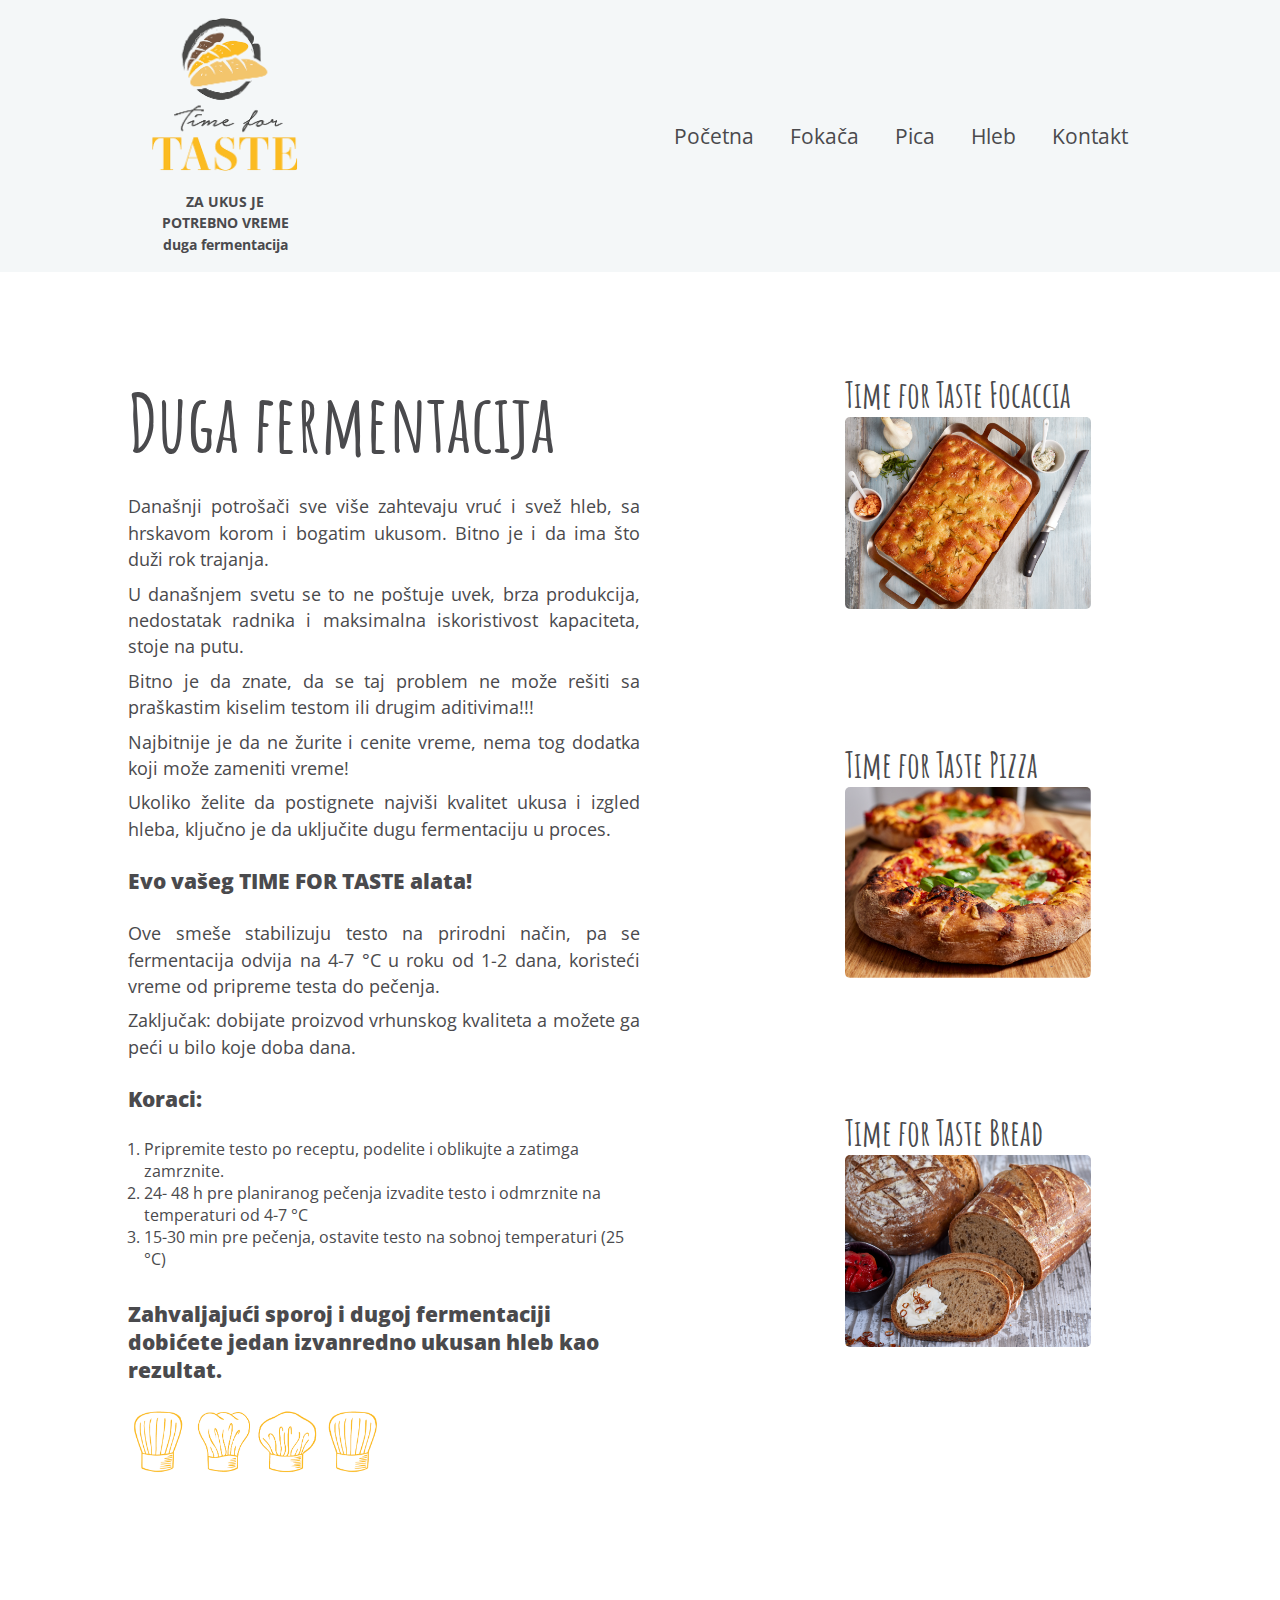
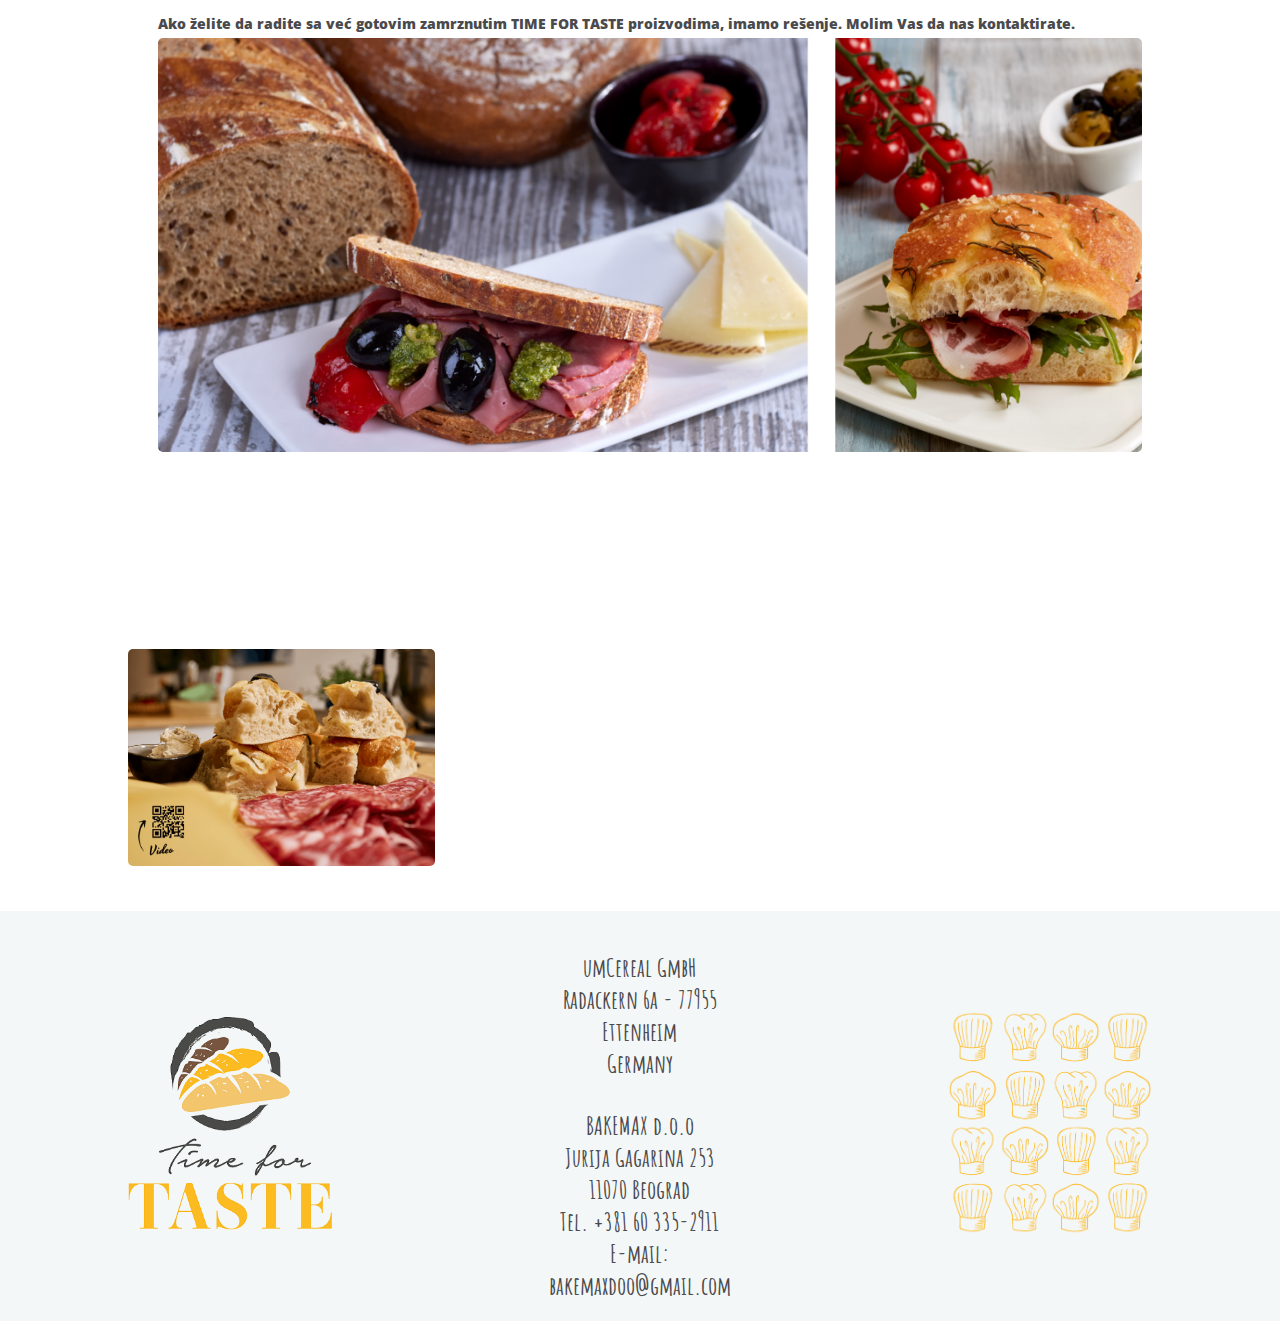
==== commit 52266364: "chrome problem fixes" ====
--- a/index.html
+++ b/index.html
@@ -21,7 +21,7 @@
     
         <nav class="container container--pall">
             <a href="/" class="header__logo">
-              <img src="images/logo.png" alt="Duga fermentacija" />
+              <img src="images/logo_t.png" alt="Duga fermentacija" />
               <hgroup class="hide-for-mobile">
                   <h4>ZA UKUS JE POTREBNO VREME</h4>
                   <h4>duga fermentacija</h4>
@@ -122,12 +122,24 @@
  
 
         
+    <section class="gallery2 container">
+        <div class="grid-container">
+            <div class="grid-item1"><img src="images/fermentacija1.png" alt=""></div>
+            <div class="grid-item2">
+                <p>Ako želite da radite sa već gotovim zamrznutim TIME FOR TASTE proizvodima, imamo rešenje. Molim Vas da nas kontaktirate.</p>
+                <img src="images/fermentacija2-3.png" alt="">
+            </div>
+            <div class="grid-item3"> <img src="images/fermentacija4-5-6.png" alt=""></div>
+    </section> 
 
+
+          
+    
 
        
      
 
-        <!-- gallery -->
+        <!-- gallery
         <section class="gallery container">
             <article>
                 <img src="images/fermentacija1.png" alt="">
@@ -146,19 +158,20 @@
                     <img src="images/fermentacija6.png" alt="">
                 </div>
             </article>
-        </section>
+        </section> -->
 
             <!-- image section -->
     <section class="imgSection container">
-        <img src="images/hlepcici.png" alt="">
-        <img src="images/pica.png" alt="">
-        <img src="images/hleb.png" alt="">
+        <div class="img"><img src="images/hlepcici.png" alt=""></div>
+        <div class="img"><img src="images/pica.png" alt=""></div>
+        <div class="img"><img src="images/hleb.png" alt=""></div>
     </section>
 
         <!-- footer -->
-        <footer class="container">
+        <footer>
+           <div class="container">
             <article>
-                <img src="images/logo.png" alt="">
+                <img src="images/logo_t.png" alt="">
             </article>
             <article>
                 <ul>
@@ -173,8 +186,9 @@
                 </ul>
             </article>
             <article>
-                <img src="images/sesiri4.png" alt="">
+                <img src="images/sesiri4_t.png" alt="">
             </article>
+           </div>
         </footer>
         <script src="/js/main.js"></script>
 </body>
--- a/style.css
+++ b/style.css
@@ -1,6 +1,7 @@
 .header {
   position: relative;
-  z-index: 1; }
+  z-index: 1;
+  background-color: #f4f7f8; }
   .header.open .overlay {
     display: block; }
   .header.open .header__toggle > span:first-child {
@@ -16,7 +17,8 @@
     position: relative;
     background-color: #fff;
     padding-top: 1.0625rem;
-    padding-bottom: 1.0625rem; }
+    padding-bottom: 1.0625rem;
+    background-color: #f4f7f8; }
   .header__logo {
     flex: 0 0 15%; }
     .header__logo hgroup {
@@ -282,37 +284,41 @@
 /****************
 gallery
 ****************/
-.gallery {
-  display: flex;
-  flex-wrap: wrap;
-  justify-content: space-between; }
-  .gallery article:first-child {
-    flex: 0 0 37%; }
-    .gallery article:first-child img {
-      margin-bottom: 20px; }
-  .gallery article:last-child {
-    flex: 0 0 60%; }
-    .gallery article:last-child p {
-      padding: 20px 20px 50px 20px;
-      font-size: 1.5rem;
-      font-weight: 800; }
-    .gallery article:last-child .imgSet1 {
-      display: flex;
-      flex-wrap: wrap;
-      justify-content: space-between;
-      margin-bottom: 15px; }
-      .gallery article:last-child .imgSet1 img:first-child {
-        flex: 0 0 64%; }
-      .gallery article:last-child .imgSet1 img:last-child {
-        flex: 0 0 33%; }
-    .gallery article:last-child .imgSet2 {
-      display: flex;
-      flex-wrap: wrap;
-      justify-content: space-between; }
-      .gallery article:last-child .imgSet2 img:first-child {
-        flex: 0 0 33%; }
-      .gallery article:last-child .imgSet2 img:last-child {
-        flex: 0 0 64%; }
+.gallery2 .grid-container {
+  display: grid;
+  grid-template-columns: auto auto auto;
+  grid-gap: 20px;
+  padding: 10px; }
+.gallery2 .grid-container > div {
+  background-color: rgba(255, 255, 255, 0.8);
+  padding: 20px 0; }
+@media (max-width: 87.4375em) {
+  .gallery2 .grid-item1 {
+    margin-top: 20px; } }
+@media (max-width: 63.9375em) {
+  .gallery2 .grid-item1 {
+    margin-top: 28px; } }
+@media (max-width: 39.9375em) {
+  .gallery2 .grid-item1 {
+    margin-top: 90px; } }
+.gallery2 .grid-item2 {
+  grid-column-start: span 2; }
+  .gallery2 .grid-item2 p {
+    font-size: 1.18rem;
+    font-weight: 800;
+    text-align: left;
+    padding: 15px 0; }
+    @media (max-width: 87.4375em) {
+      .gallery2 .grid-item2 p {
+        font-size: .9rem;
+        padding: 5px 0; } }
+    @media (max-width: 63.9375em) {
+      .gallery2 .grid-item2 p {
+        font-size: .8rem;
+        font-weight: 600;
+        padding: 5px 0; } }
+.gallery2 .grid-item3 {
+  grid-column-start: span 3; }
 
 /****************
 imgSection
@@ -322,33 +328,36 @@
   justify-content: space-between;
   flex-wrap: wrap;
   margin-top: 80px; }
-  .imgSection img {
+  .imgSection .img {
     flex: 0 0 30%; }
 
 /****************
 footer
 ****************/
 footer {
-  padding-top: 80px;
-  padding-bottom: 40px;
-  display: flex;
-  justify-content: space-between;
-  flex-wrap: wrap;
-  align-items: center;
-  font-family: "Amatic SC", cursive;
-  font-size: 1.6rem;
-  font-weight: 600;
-  text-align: center; }
-  footer article {
-    flex: 0 0 20%; }
-    footer article ul {
-      list-style: none; }
-      footer article ul a {
-        color: #4a4a4d; }
-        footer article ul a:hover {
-          color: #fbbb21;
-          transition: .3s ease-out; }
-      footer article ul li:nth-child(3) {
-        margin-bottom: 30px; }
+  background-color: #f4f7f8;
+  margin-top: 40px; }
+  footer .container {
+    padding-top: 40px;
+    padding-bottom: 20px;
+    display: flex;
+    justify-content: space-between;
+    flex-wrap: wrap;
+    align-items: center;
+    font-family: "Amatic SC", cursive;
+    font-size: 1.6rem;
+    font-weight: 600;
+    text-align: center; }
+    footer .container article {
+      flex: 0 0 20%; }
+      footer .container article ul {
+        list-style: none; }
+        footer .container article ul a {
+          color: #4a4a4d; }
+          footer .container article ul a:hover {
+            color: #fbbb21;
+            transition: .3s ease-out; }
+        footer .container article ul li:nth-child(3) {
+          margin-bottom: 30px; }
 
 /*# sourceMappingURL=style.css.map */
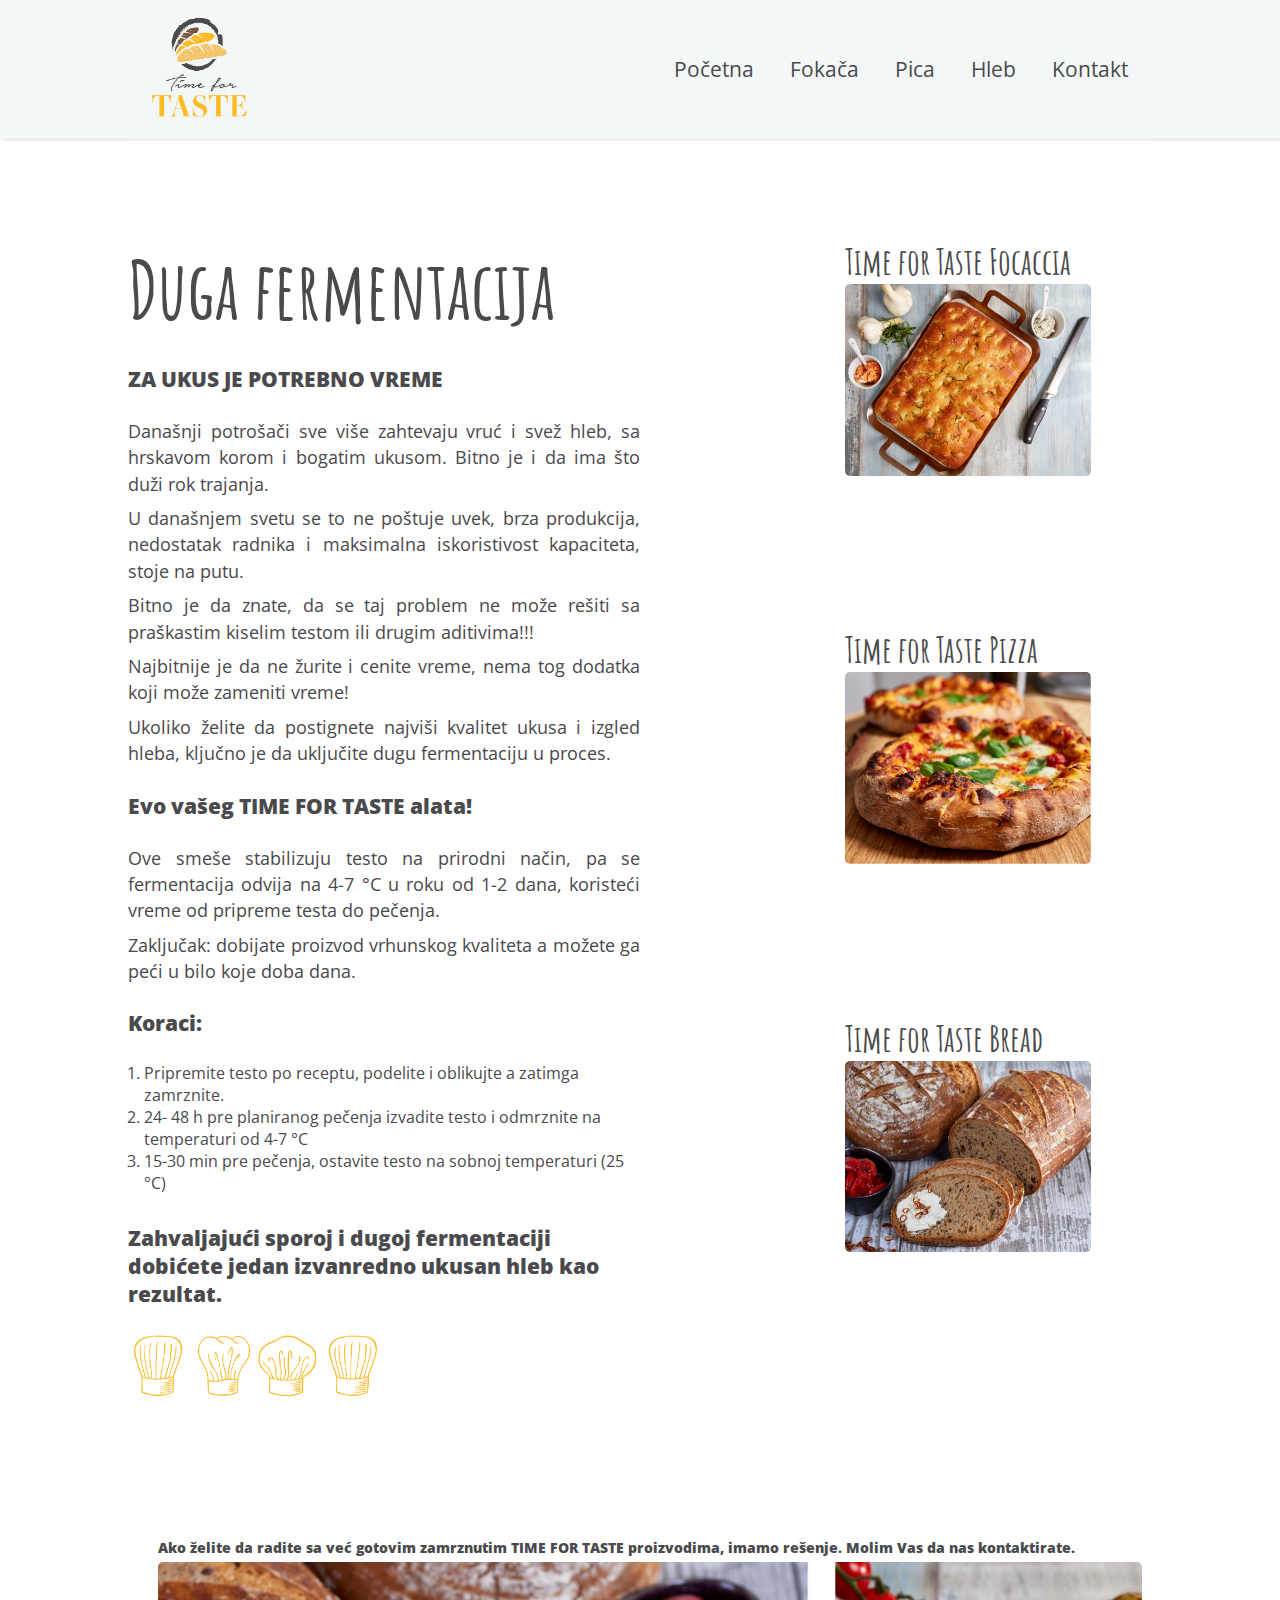
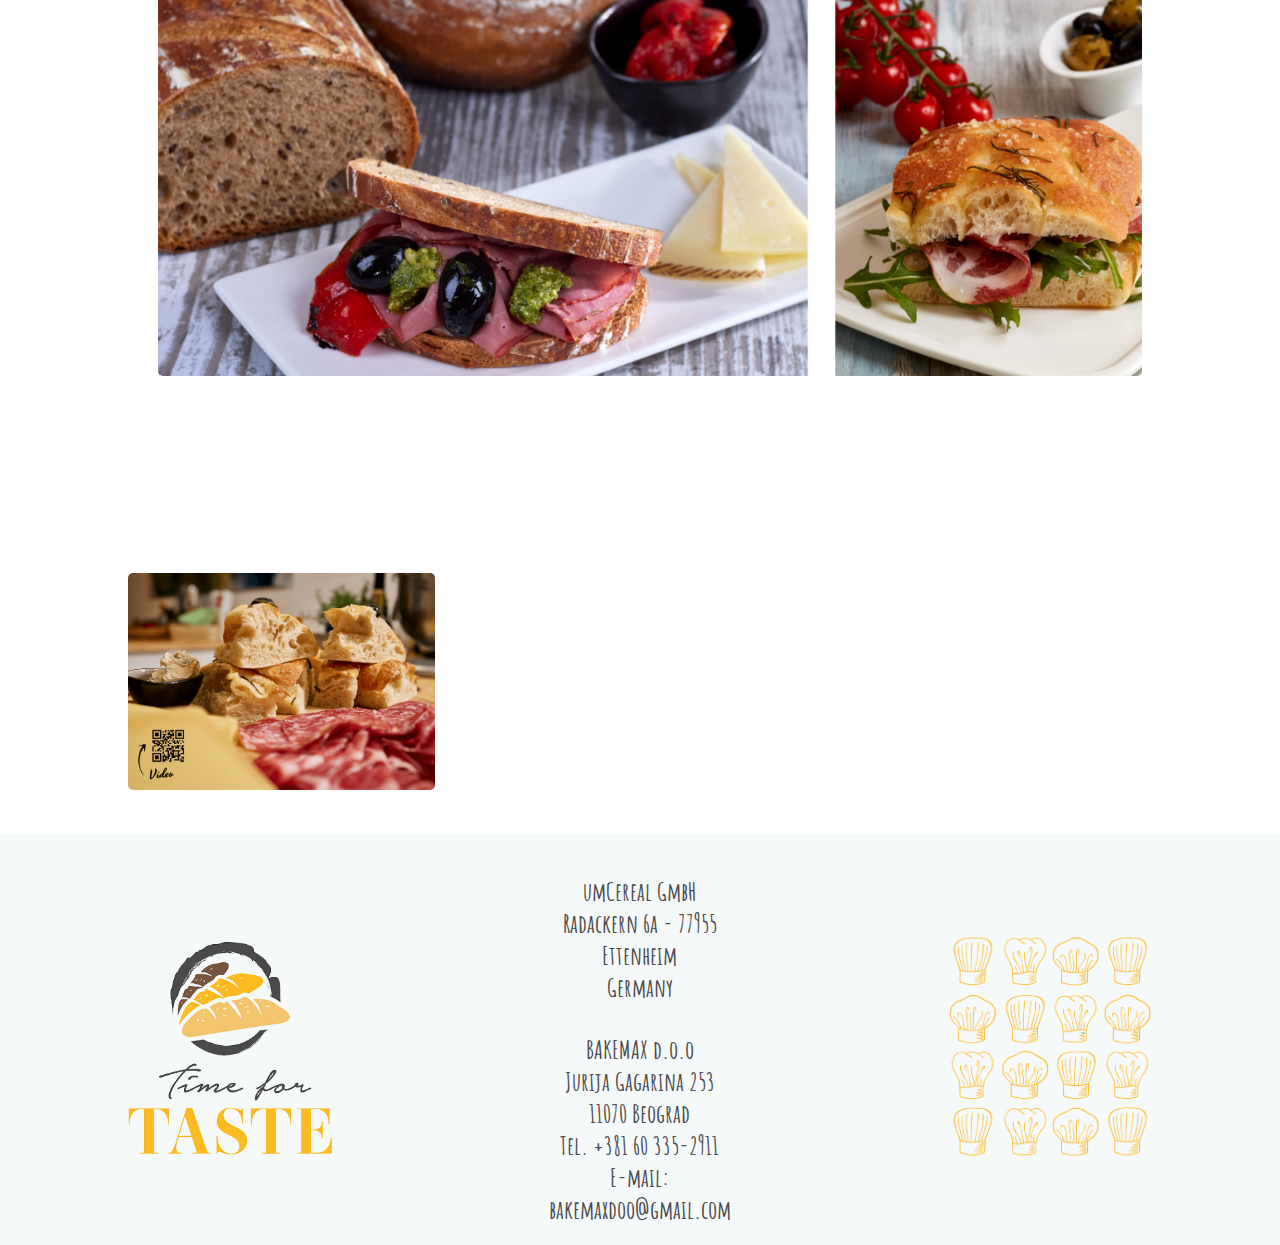
==== commit 6ca36a79: "fixes 2" ====
--- a/index.html
+++ b/index.html
@@ -22,10 +22,6 @@
         <nav class="container container--pall">
             <a href="/" class="header__logo">
               <img src="images/logo_t.png" alt="Duga fermentacija" />
-              <hgroup class="hide-for-mobile">
-                  <h4>ZA UKUS JE POTREBNO VREME</h4>
-                  <h4>duga fermentacija</h4>
-              </hgroup>
             </a>
     
             <a id="btnHamburger" href="#" class="header__toggle hide-for-desktop">
@@ -61,6 +57,7 @@
     <section class="intro container">
         <article>
             <h1>Duga fermentacija</h1>
+            <h4>ZA UKUS JE POTREBNO VREME</h4>
             <p>Današnji potrošači sve više zahtevaju vruć i svež hleb, sa hrskavom korom i bogatim ukusom. Bitno je i da ima što duži rok trajanja.</p>
             <p>U današnjem svetu se to ne poštuje uvek, brza produkcija, nedostatak radnika i maksimalna iskoristivost kapaciteta, stoje na putu. </p>
             <p>Bitno je da znate, da se taj problem ne može rešiti sa praškastim kiselim testom ili drugim aditivima!!! </p>
--- a/style.css
+++ b/style.css
@@ -1,7 +1,8 @@
 .header {
   position: relative;
   z-index: 1;
-  background-color: #f4f7f8; }
+  background-color: #f6f9fa;
+  box-shadow: 1px 1px 2px rgba(74, 74, 77, 0.2); }
   .header.open .overlay {
     display: block; }
   .header.open .header__toggle > span:first-child {
@@ -21,16 +22,8 @@
     background-color: #f4f7f8; }
   .header__logo {
     flex: 0 0 15%; }
-    .header__logo hgroup {
-      color: #4a4a4d;
-      font-size: .9rem;
-      font-weight: 600;
-      line-height: 1.5;
-      text-align: center;
-      margin-top: 15px;
-      text-decoration: none; }
-    .header__logo h4 + h4 {
-      margin-top: 0; }
+    .header__logo img {
+      width: 65%; }
   .header__toggle > span {
     display: block;
     width: 26px;
@@ -335,7 +328,7 @@
 footer
 ****************/
 footer {
-  background-color: #f4f7f8;
+  background-color: #f6f9fa;
   margin-top: 40px; }
   footer .container {
     padding-top: 40px;
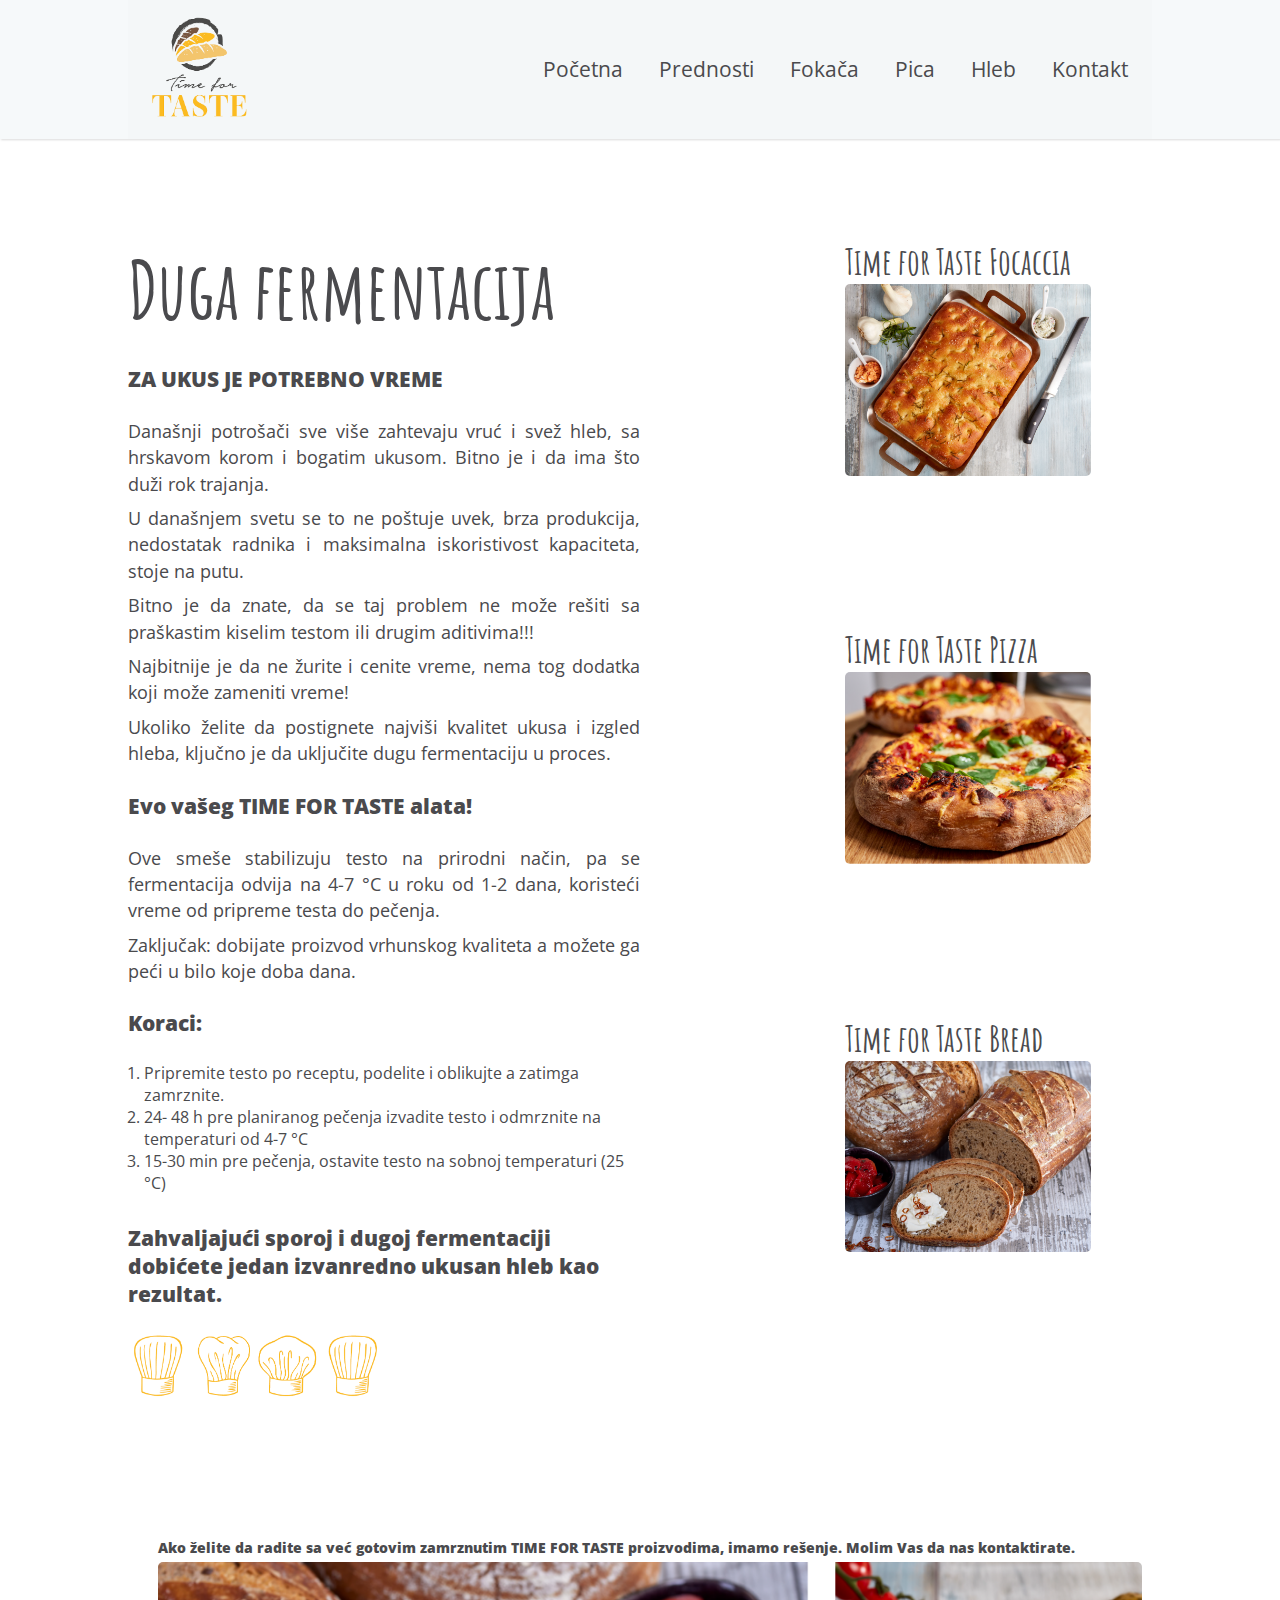
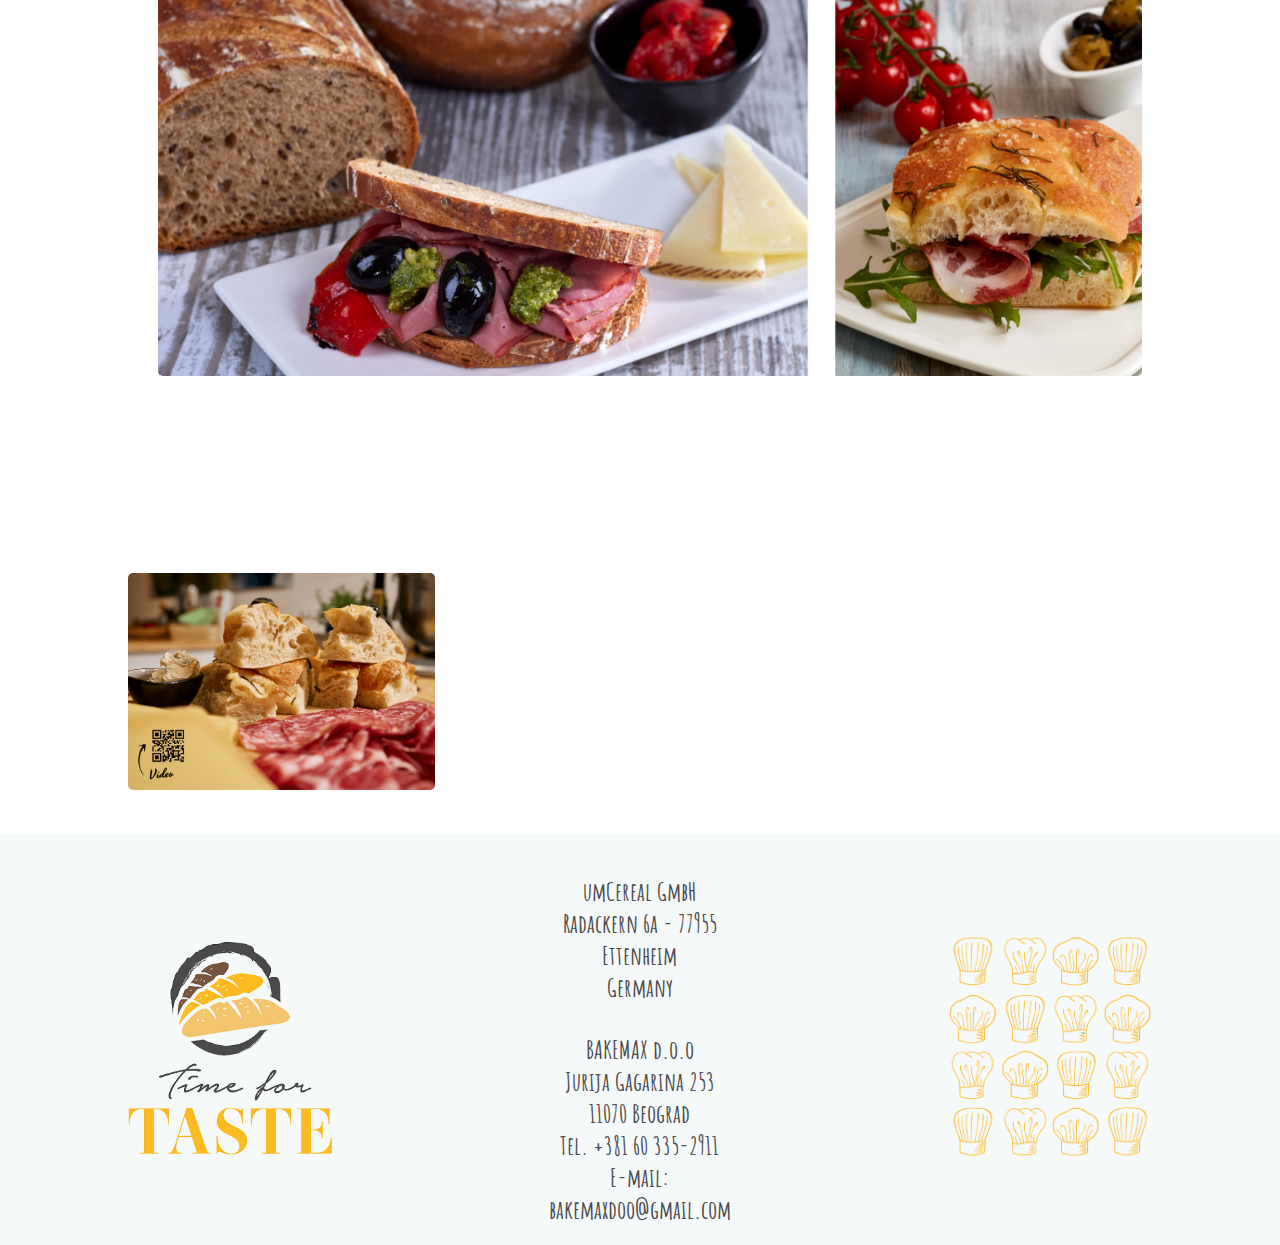
==== commit 1845d812: "page prednosti" ====
--- a/index.html
+++ b/index.html
@@ -32,6 +32,7 @@
     
             <div class="header__links hide-for-mobile">
               <a href="index.html">Početna</a>
+              <a href="prednosti.html">Prednosti</a>
               <a href="focaccia.html">Fokača</a>
               <a href="pizza.html">Pica</a>
               <a href="bread.html">Hleb</a>
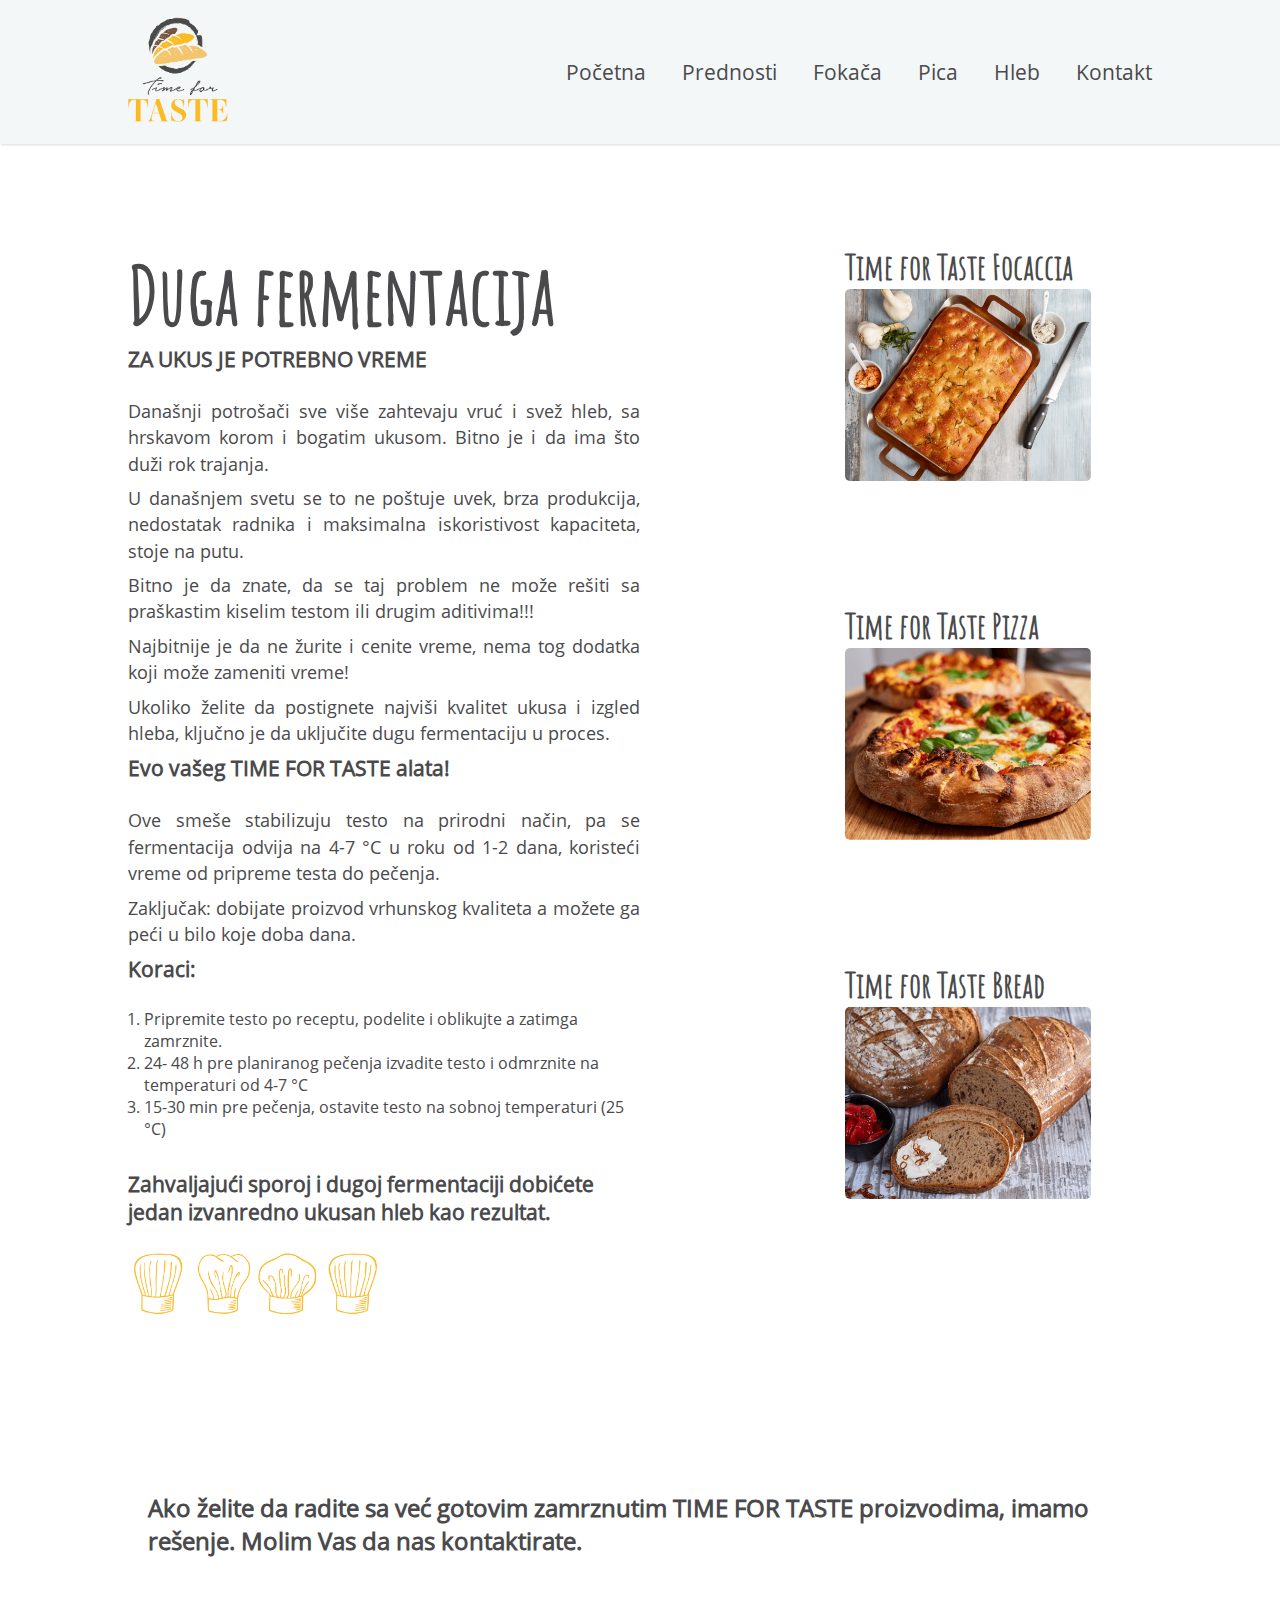
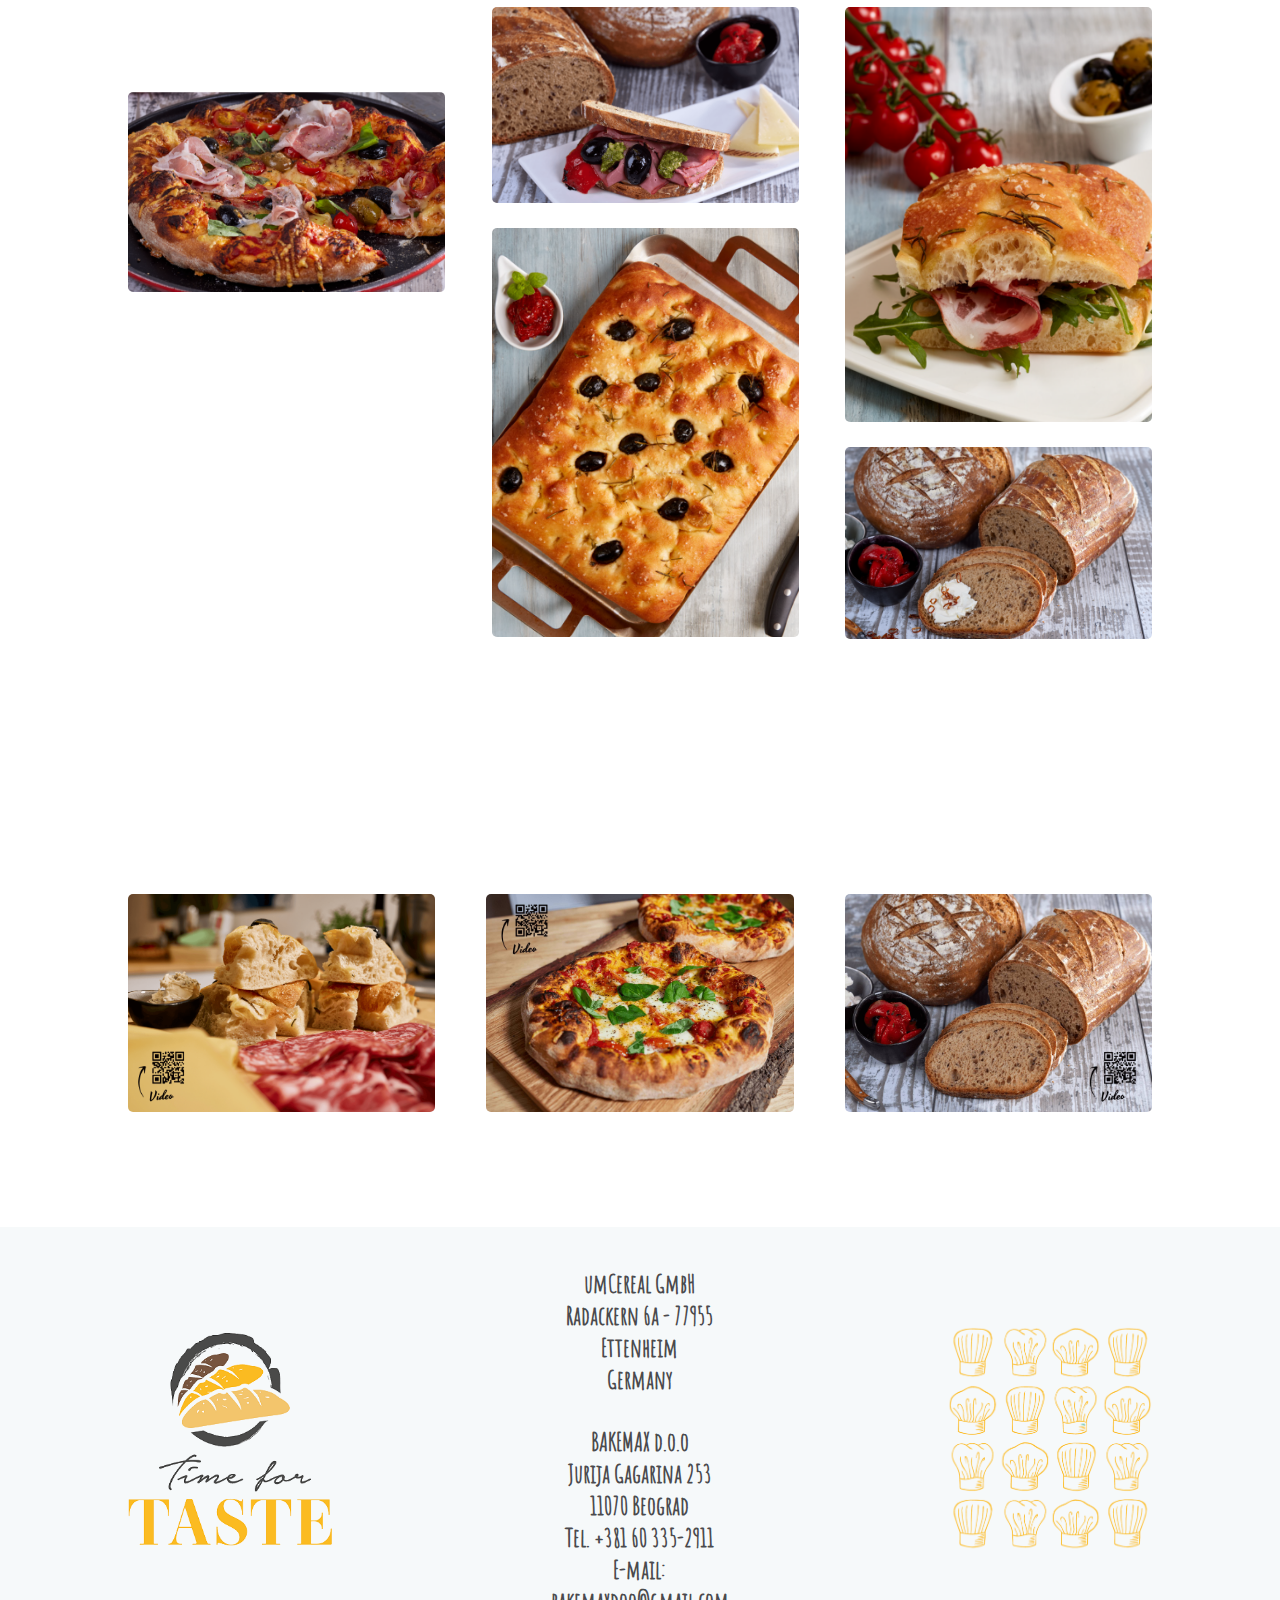
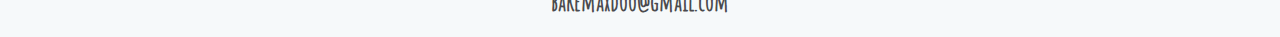
==== commit bdeb53c0: "responsive design" ====
--- a/index.html
+++ b/index.html
@@ -7,14 +7,15 @@
     <!-- <link rel="preconnect" href="https://fonts.gstatic.com">
     <link href="https://fonts.googleapis.com/css2?family=Roboto:wght@100;300;400;500;700&display=swap" rel="stylesheet">  -->
 
-
+    <!-- <link rel="shortcut icon" href="favicon.ico" type="image/x-icon">
 <link rel="preconnect" href="https://fonts.gstatic.com">
-<link href="https://fonts.googleapis.com/css2?family=Amatic+SC:wght@400;700&family=Open+Sans:wght@300;400;600;800&display=swap" rel="stylesheet">
+<link href="https://fonts.googleapis.com/css2?family=Amatic+SC:wght@400;700&family=Open+Sans:wght@300;400;600;800&display=swap" rel="stylesheet"> -->
     <!-- Main CSS -->
     <link rel="stylesheet" href="style.css" />
     <title>Duga fermentacija</title>    
 </head>
 <body>
+    <button onclick="topFunction()" id="goToTopBtn" title="Idi na vrh">Vrh strane</button>
 
     <header class="header">
         <div class="has-fade"></div>
@@ -42,9 +43,11 @@
         </nav>
     
         <div class="header__menu has-fade hide-for-desktop">
-            <a href="#focaccia">Fokača</a>
-            <a href="#pizza">Pica</a>
-            <a href="#bread">Hleb</a>
+            <a href="index.html">Početna</a>
+            <a href="prednosti.html">Prednosti</a>
+            <a href="focaccia.html">Fokača</a>
+            <a href="pizza.html">Pica</a>
+            <a href="bread.html">Hleb</a>
             <a href="#">Kontakt</a>
         </div>
     
@@ -119,7 +122,7 @@
 
  
 
-        
+<!--         
     <section class="gallery2 container">
         <div class="grid-container">
             <div class="grid-item1"><img src="images/fermentacija1.png" alt=""></div>
@@ -127,8 +130,8 @@
                 <p>Ako želite da radite sa već gotovim zamrznutim TIME FOR TASTE proizvodima, imamo rešenje. Molim Vas da nas kontaktirate.</p>
                 <img src="images/fermentacija2-3.png" alt="">
             </div>
-            <div class="grid-item3"> <img src="images/fermentacija4-5-6.png" alt=""></div>
-    </section> 
+            <div class="grid-item3"> <img src="images/fermentacija4-5-6.jpg" alt=""></div>
+    </section>  -->
 
 
           
@@ -137,32 +140,32 @@
        
      
 
-        <!-- gallery
+        <!-- gallery -->
         <section class="gallery container">
-            <article>
-                <img src="images/fermentacija1.png" alt="">
-                <img src="images/fermentacija4.png" alt="">
+            <article class="galleryText">
+                <p>Ako želite da radite sa već gotovim zamrznutim TIME FOR TASTE proizvodima, imamo rešenje. Molim Vas da nas kontaktirate.</p>
             </article>
             <article>
-                <div class="galleryText">
-                    <p>Ako želite da radite sa već gotovim zamrznutim TIME FOR TASTE proizvodima, imamo rešenje. <br>Molim Vas da nas kontaktirate.</p>
-                </div>
-                <div class="imgSet1">
-                    <img src="images/fermentacija2.png" alt="">
-                    <img src="images/fermentacija3.png" alt="">
-                </div>
-                <div class="imgSet2">
-                    <img src="images/fermentacija5.png" alt="">
-                    <img src="images/fermentacija6.png" alt="">
-                </div>
+                <div class="img"><img src="images/fermentacija1.png" alt=""></div>
+                <div class="img"><img src="images/fermentacija4.png" alt=""></div>
+                
             </article>
-        </section> -->
+            <article>
+                <div class="img"><img src="images/fermentacija2.png" alt=""></div>
+                <div class="img"><img src="images/fermentacija5.png" alt=""></div>
+            </article>
+            <article>
+                <div class="img"><img src="images/fermentacija3.png" alt=""></div>
+                <div class="img"><img src="images/fermentacija6.png" alt=""></div>
+            </article>
+          
+        </section>
 
             <!-- image section -->
     <section class="imgSection container">
         <div class="img"><img src="images/hlepcici.png" alt=""></div>
-        <div class="img"><img src="images/pica.png" alt=""></div>
-        <div class="img"><img src="images/hleb.png" alt=""></div>
+        <div class="img"><img src="images/pica.jpg" alt=""></div>
+        <div class="img"><img src="images/hleb.jpg" alt=""></div>
     </section>
 
         <!-- footer -->
--- a/style.css
+++ b/style.css
@@ -1,7 +1,8 @@
+@charset "UTF-8";
 .header {
   position: relative;
   z-index: 1;
-  background-color: #f6f9fa;
+  background-color: #f4f7f8;
   box-shadow: 1px 1px 2px rgba(74, 74, 77, 0.2); }
   .header.open .overlay {
     display: block; }
@@ -35,17 +36,17 @@
       margin-bottom: 5px; }
   .header__menu {
     position: absolute;
-    width: 30%;
-    left: 70%;
+    width: 60%;
+    left: 65%;
     transform: translateX(-50%);
-    background: #fff;
+    background: #f4f7f8;
     margin-top: 2.5rem;
-    padding: 1.625rem;
+    padding: 1rem;
     border-radius: 5px; }
-    @media (max-width: 39.9375em) {
+    @media (max-width: 63.9375em) {
       .header__menu {
         transform: translateX(-75%);
-        margin-top: 4.5rem; } }
+        margin-top: 9rem; } }
     .header__menu a {
       display: block;
       padding: 0.625rem;
@@ -103,6 +104,13 @@
 .fade-out {
   animation: fade-out 200ms ease-in-out forwards; }
 
+@font-face {
+  font-family: 'fontHeading';
+  src: url("fonts/Amatic_SC/AmaticSC-Regular.ttf") format("truetype");
+  /* Chrome 4+, Firefox 3.5, Opera 10+, Safari 3—5 */ }
+@font-face {
+  font-family: 'fontFamily';
+  src: url("fonts/Open_Sans/OpenSans-Regular.ttf") format("truetype"); }
 /*************
 Basic styles
 ****************/
@@ -112,7 +120,7 @@
   box-sizing: border-box; }
 
 body {
-  font-family: "Open Sans", sans-serif;
+  font-family: 'fontFamily';
   color: #4a4a4d;
   font-size: 16px; }
 
@@ -126,6 +134,22 @@
 a:active,
 a:hover {
   text-decoration: none; }
+
+h1 {
+  font-family: 'fontHeading';
+  font-size: 5rem; }
+  @media (max-width: 63.9375em) {
+    h1 {
+      font-size: 3.5rem; } }
+
+h4 {
+  margin-bottom: 25px;
+  font-size: 1.3rem;
+  font-weight: 600; }
+  @media (max-width: 63.9375em) {
+    h4 {
+      font-size: 1.1rem;
+      font-weight: 400; } }
 
 .container {
   width: 80%;
@@ -151,10 +175,17 @@
   .video iframe {
     flex: 0 0 60%;
     border-radius: 5px; }
+    @media (max-width: 63.9375em) {
+      .video iframe {
+        flex: 0 0 100%; } }
   .video h4 {
     flex: 0 0 32%;
-    font-family: "Amatic SC", cursive;
+    font-family: 'fontHeading';
     font-size: 5rem; }
+    @media (max-width: 63.9375em) {
+      .video h4 {
+        flex: 0 0 100%;
+        font-size: 3rem; } }
 
 @media (max-width: 63.9375em) {
   .hide-for-mobile {
@@ -163,6 +194,22 @@
 @media (min-width: 64em) {
   .hide-for-desktop {
     display: none; } }
+
+#goToTopBtn {
+  display: none;
+  position: fixed;
+  bottom: 20px;
+  right: 10px;
+  z-index: 99;
+  font-size: .9rem;
+  font-weight: 600;
+  border: none;
+  outline: none;
+  background-color: #fbbb21;
+  color: white;
+  cursor: pointer;
+  padding: 15px;
+  border-radius: 4px; }
 
 /****************
 header
@@ -188,25 +235,23 @@
 intro
 ****************/
 .intro {
-  padding: 100px 0;
+  padding: 100px 0 50px 0;
   display: flex;
   justify-content: space-between;
   flex-wrap: wrap; }
+  @media (max-width: 63.9375em) {
+    .intro {
+      padding: 40px 0 20px 0 !important; } }
   .intro article:first-child {
     flex: 0 0 50%; }
-    .intro article:first-child h1 {
-      font-family: "Amatic SC", cursive;
-      font-size: 5rem;
-      margin-bottom: 20px; }
+    @media (max-width: 768px) {
+      .intro article:first-child {
+        flex: 0 0 100%; } }
     .intro article:first-child p {
       line-height: 1.5;
       font-size: 1.1rem;
       margin-bottom: 8px;
       text-align: justify; }
-    .intro article:first-child h4 {
-      margin: 25px 0;
-      font-size: 1.3rem;
-      font-weight: 800; }
     .intro article:first-child ol {
       margin-left: 16px;
       margin-bottom: 30px; }
@@ -217,25 +262,62 @@
     flex: 0 0 30%;
     display: flex;
     flex-wrap: wrap; }
+    @media (max-width: 768px) {
+      .intro article:last-child {
+        flex: 0 0 100%; } }
     .intro article:last-child .imgBox {
       flex: 0 0 80%; }
       .intro article:last-child .imgBox h3 {
-        font-family: "Amatic SC", cursive;
+        font-family: 'fontHeading';
         font-size: 2.2rem; }
+      @media (max-width: 768px) {
+        .intro article:last-child .imgBox {
+          flex: 0 0 100%; } }
 
 /****************
 focaccia
 ****************/
+.container {
+  padding: 100px 0 50px 0; }
+  @media (max-width: 63.9375em) {
+    .container {
+      padding: 40px 0 20px 0 !important; } }
+  .container .focacciaIntro {
+    display: flex;
+    flex-wrap: wrap;
+    justify-content: space-between; }
+    .container .focacciaIntro article:first-child {
+      flex: 0 0 40%; }
+      @media (max-width: 63.9375em) {
+        .container .focacciaIntro article:first-child {
+          flex: 0 0 100%; } }
+      .container .focacciaIntro article:first-child p {
+        text-align: justify;
+        margin-bottom: 10px; }
+    .container .focacciaIntro article:last-child {
+      flex: 0 0 56%; }
+      @media (max-width: 63.9375em) {
+        .container .focacciaIntro article:last-child {
+          flex: 0 0 100%; } }
+      .container .focacciaIntro article:last-child h4 {
+        text-align: center; }
+
 .focaccia, .pizza, .bread {
-  padding: 100px 0;
+  padding: 100px 0 50px 0;
   display: flex;
   flex-wrap: wrap;
   justify-content: space-between; }
+  @media (max-width: 63.9375em) {
+    .focaccia, .pizza, .bread {
+      padding: 40px 0 20px 0 !important; } }
   .focaccia article:first-child, .pizza article:first-child, .bread article:first-child {
     flex: 0 0 70%; }
+    @media (max-width: 63.9375em) {
+      .focaccia article:first-child, .pizza article:first-child, .bread article:first-child {
+        flex: 0 0 100%; } }
     .focaccia article:first-child h2, .pizza article:first-child h2, .bread article:first-child h2 {
-      font-family: "Amatic SC", cursive;
-      font-size: 5rem;
+      font-family: 'fontHeading';
+      font-size: 4rem;
       margin-bottom: 10px; }
     .focaccia article:first-child h5, .pizza article:first-child h5, .bread article:first-child h5,
     .focaccia article:first-child h6,
@@ -262,9 +344,13 @@
     .focaccia article:first-child ul, .pizza article:first-child ul, .bread article:first-child ul {
       margin-left: 16px;
       margin-top: 20px;
-      line-height: 1.8; }
+      line-height: 1.8;
+      margin-bottom: 20px; }
   .focaccia article:last-child, .pizza article:last-child, .bread article:last-child {
     flex: 0 0 28%; }
+    @media (max-width: 63.9375em) {
+      .focaccia article:last-child, .pizza article:last-child, .bread article:last-child {
+        flex: 0 0 100%; } }
     .focaccia article:last-child .imgBox, .pizza article:last-child .imgBox, .bread article:last-child .imgBox {
       margin-bottom: 40px; }
 
@@ -277,41 +363,41 @@
 /****************
 gallery
 ****************/
-.gallery2 .grid-container {
-  display: grid;
-  grid-template-columns: auto auto auto;
-  grid-gap: 20px;
-  padding: 10px; }
-.gallery2 .grid-container > div {
-  background-color: rgba(255, 255, 255, 0.8);
-  padding: 20px 0; }
-@media (max-width: 87.4375em) {
-  .gallery2 .grid-item1 {
-    margin-top: 20px; } }
-@media (max-width: 63.9375em) {
-  .gallery2 .grid-item1 {
-    margin-top: 28px; } }
-@media (max-width: 39.9375em) {
-  .gallery2 .grid-item1 {
-    margin-top: 90px; } }
-.gallery2 .grid-item2 {
-  grid-column-start: span 2; }
-  .gallery2 .grid-item2 p {
-    font-size: 1.18rem;
-    font-weight: 800;
-    text-align: left;
-    padding: 15px 0; }
-    @media (max-width: 87.4375em) {
-      .gallery2 .grid-item2 p {
-        font-size: .9rem;
-        padding: 5px 0; } }
-    @media (max-width: 63.9375em) {
-      .gallery2 .grid-item2 p {
-        font-size: .8rem;
-        font-weight: 600;
-        padding: 5px 0; } }
-.gallery2 .grid-item3 {
-  grid-column-start: span 3; }
+.gallery {
+  display: flex;
+  flex-wrap: wrap;
+  justify-content: space-between; }
+  .gallery article img {
+    margin-bottom: 20px; }
+  .gallery article:first-child {
+    flex: 0 0 100%; }
+    .gallery article:first-child p {
+      padding: 20px 20px 50px 20px;
+      font-size: 1.5rem;
+      font-weight: 800; }
+      @media (max-width: 63.9375em) {
+        .gallery article:first-child p {
+          padding: 0px 0 20px 0 !important; } }
+  .gallery article:nth-child(2) {
+    flex: 0 0 31%; }
+    @media (max-width: 63.9375em) {
+      .gallery article:nth-child(2) {
+        flex: 0 0 100%; } }
+    .gallery article:nth-child(2) img {
+      margin-bottom: 80px; }
+      @media (max-width: 63.9375em) {
+        .gallery article:nth-child(2) img {
+          margin-bottom: 20px; } }
+  .gallery article:nth-child(3) {
+    flex: 0 0 30%; }
+    @media (max-width: 63.9375em) {
+      .gallery article:nth-child(3) {
+        flex: 0 0 100%; } }
+  .gallery article:nth-child(4) {
+    flex: 0 0 30%; }
+    @media (max-width: 63.9375em) {
+      .gallery article:nth-child(4) {
+        flex: 0 0 100%; } }
 
 /****************
 imgSection
@@ -322,7 +408,11 @@
   flex-wrap: wrap;
   margin-top: 80px; }
   .imgSection .img {
-    flex: 0 0 30%; }
+    flex: 0 0 30%;
+    margin-bottom: 20px; }
+    @media (max-width: 63.9375em) {
+      .imgSection .img {
+        flex: 0 0 100%; } }
 
 /****************
 footer
@@ -337,12 +427,15 @@
     justify-content: space-between;
     flex-wrap: wrap;
     align-items: center;
-    font-family: "Amatic SC", cursive;
+    font-family: 'fontHeading';
     font-size: 1.6rem;
     font-weight: 600;
     text-align: center; }
     footer .container article {
       flex: 0 0 20%; }
+      @media (max-width: 63.9375em) {
+        footer .container article {
+          flex: 0 0 100%; } }
       footer .container article ul {
         list-style: none; }
         footer .container article ul a {
@@ -352,5 +445,11 @@
             transition: .3s ease-out; }
         footer .container article ul li:nth-child(3) {
           margin-bottom: 30px; }
+    @media (max-width: 63.9375em) {
+      footer .container article:first-child {
+        display: none; } }
+    @media (max-width: 63.9375em) {
+      footer .container article:last-child {
+        display: none; } }
 
 /*# sourceMappingURL=style.css.map */
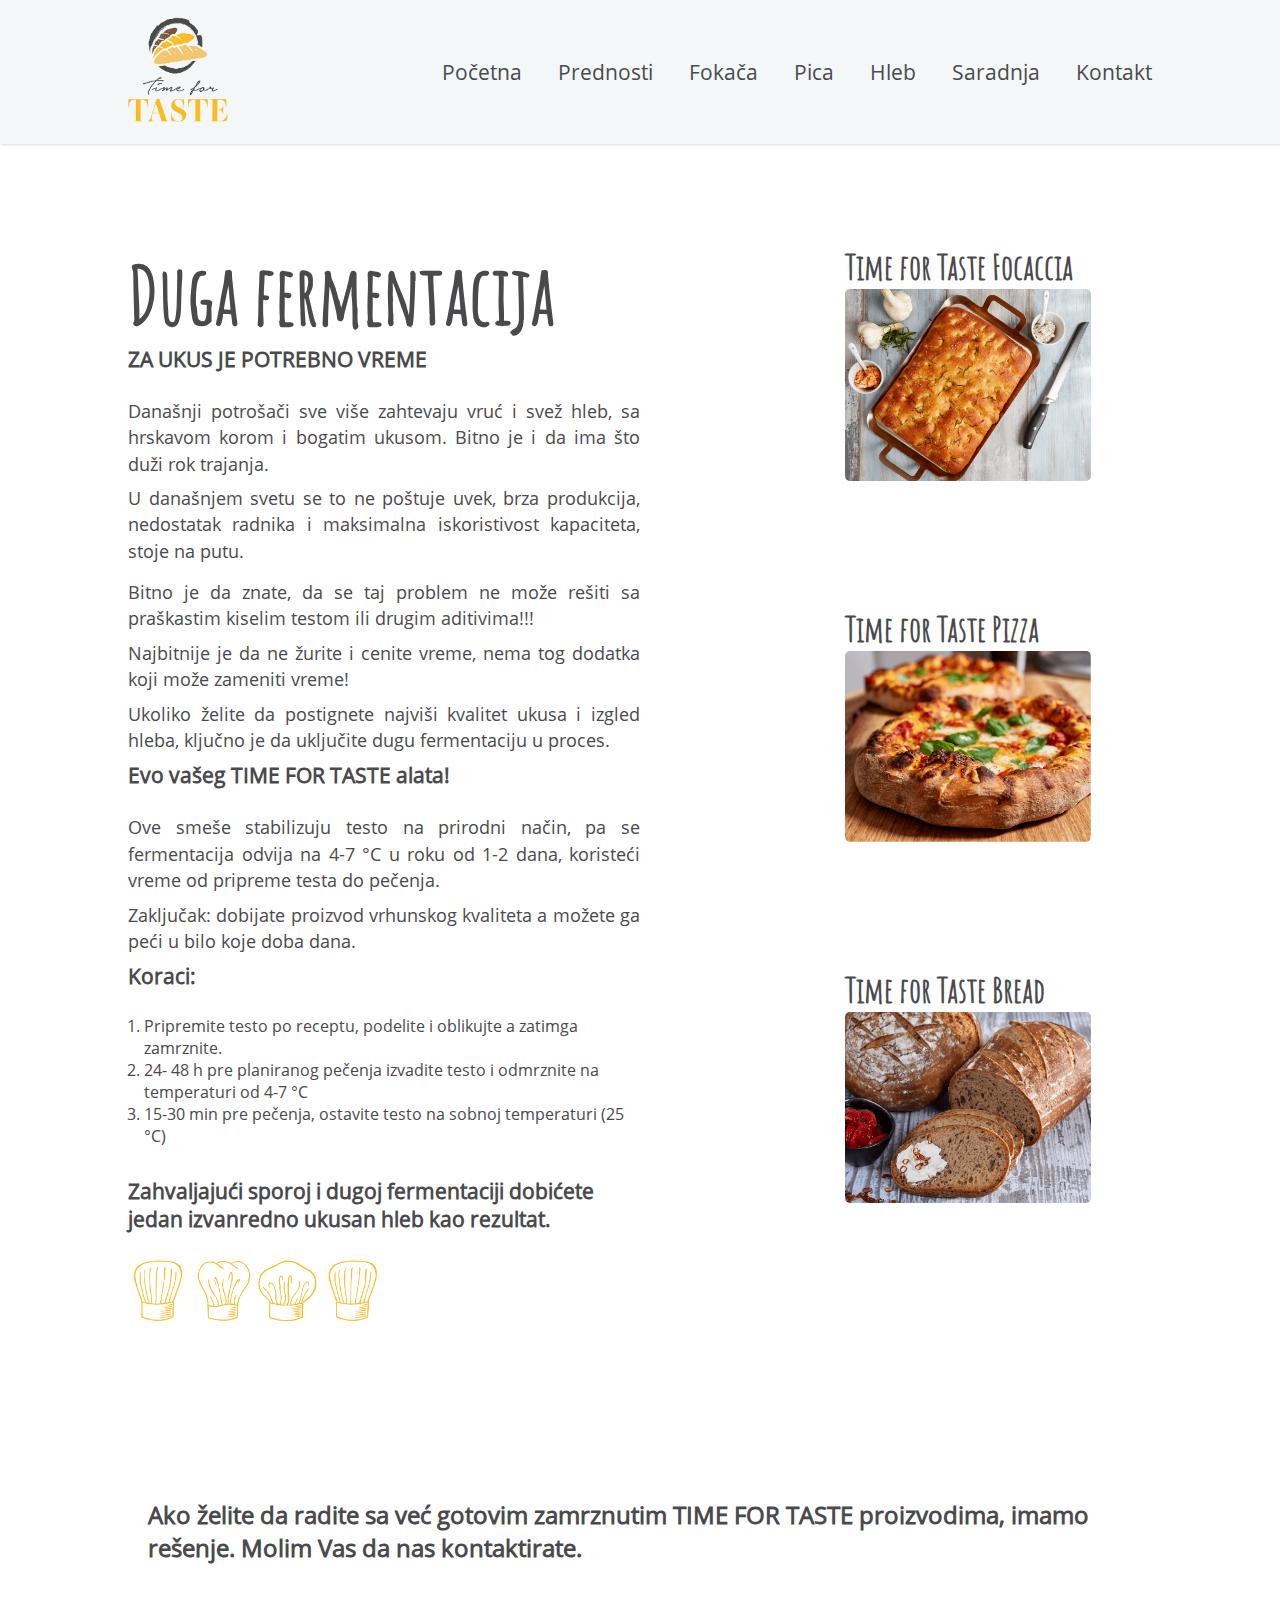
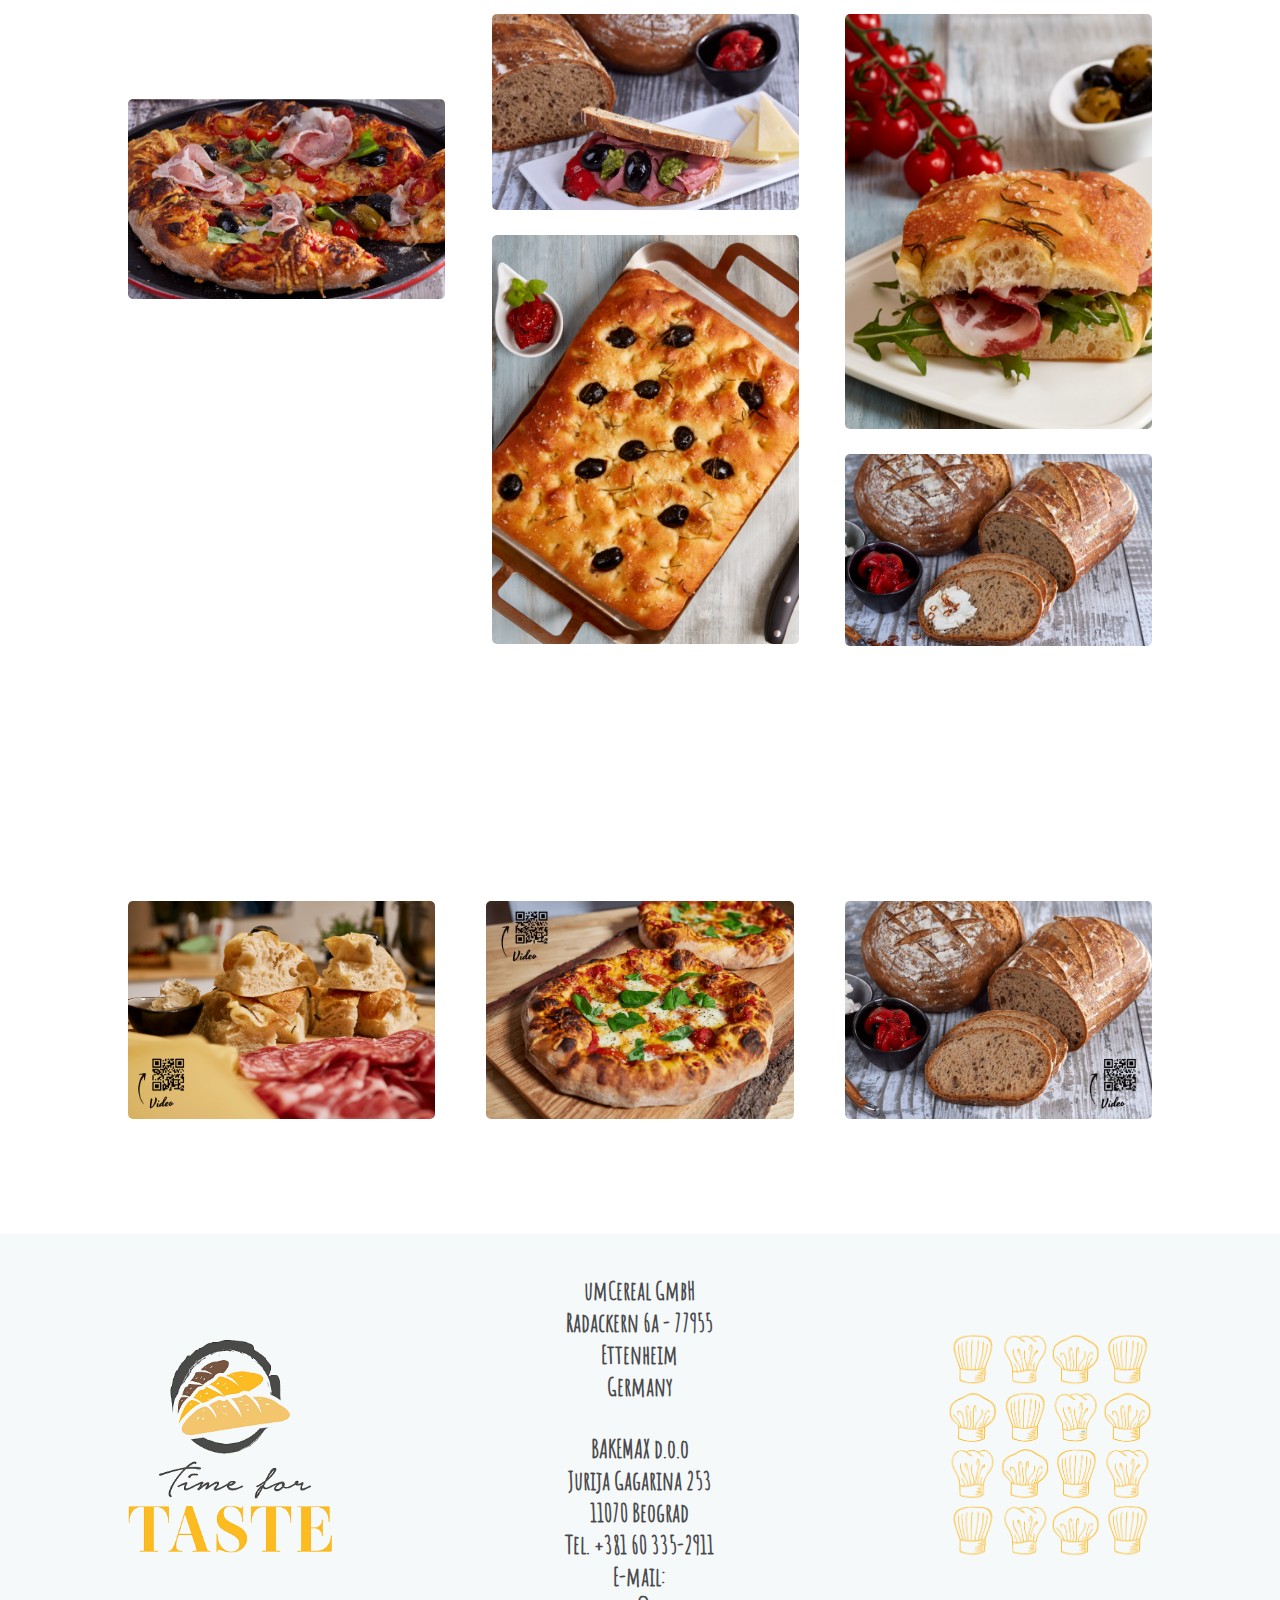
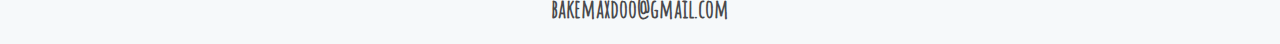
==== commit ff708933: "front page responsive test" ====
--- a/index.html
+++ b/index.html
@@ -4,13 +4,6 @@
     <meta charset="UTF-8">
     <meta http-equiv="X-UA-Compatible" content="IE=edge">
     <meta name="viewport" content="width=device-width, initial-scale=1.0">
-    <!-- <link rel="preconnect" href="https://fonts.gstatic.com">
-    <link href="https://fonts.googleapis.com/css2?family=Roboto:wght@100;300;400;500;700&display=swap" rel="stylesheet">  -->
-
-    <!-- <link rel="shortcut icon" href="favicon.ico" type="image/x-icon">
-<link rel="preconnect" href="https://fonts.gstatic.com">
-<link href="https://fonts.googleapis.com/css2?family=Amatic+SC:wght@400;700&family=Open+Sans:wght@300;400;600;800&display=swap" rel="stylesheet"> -->
-    <!-- Main CSS -->
     <link rel="stylesheet" href="style.css" />
     <title>Duga fermentacija</title>    
 </head>
@@ -37,6 +30,7 @@
               <a href="focaccia.html">Fokača</a>
               <a href="pizza.html">Pica</a>
               <a href="bread.html">Hleb</a>
+              <a href="saradnja.html">Saradnja</a>
               <a href="#">Kontakt</a>
             </div>
     
@@ -48,28 +42,28 @@
             <a href="focaccia.html">Fokača</a>
             <a href="pizza.html">Pica</a>
             <a href="bread.html">Hleb</a>
+            <a href="saradnja.html">Saradnja</a>
             <a href="#">Kontakt</a>
         </div>
     
       </header>
-
-             
-
-
 
     <!-- intro -->
     <section class="intro container">
         <article>
             <h1>Duga fermentacija</h1>
             <h4>ZA UKUS JE POTREBNO VREME</h4>
+            <img src="images/sesiri1.png" alt="" class="hide-for-desktop">
             <p>Današnji potrošači sve više zahtevaju vruć i svež hleb, sa hrskavom korom i bogatim ukusom. Bitno je i da ima što duži rok trajanja.</p>
             <p>U današnjem svetu se to ne poštuje uvek, brza produkcija, nedostatak radnika i maksimalna iskoristivost kapaciteta, stoje na putu. </p>
+            <img src="images/hlepcici.png" alt="" class="hide-for-desktop">
             <p>Bitno je da znate, da se taj problem ne može rešiti sa praškastim kiselim testom ili drugim aditivima!!! </p>
             <p>Najbitnije je da ne žurite i cenite vreme, nema tog dodatka koji može zameniti vreme! </p>
             <p>Ukoliko želite da postignete najviši kvalitet ukusa i izgled hleba, ključno je da uključite dugu fermentaciju u proces.</p>  
             <h4>Evo vašeg TIME FOR TASTE alata!</h4>
             <p>Ove smeše stabilizuju testo na prirodni način, pa se fermentacija odvija na 4-7 °C u roku od 1-2 dana, koristeći vreme od pripreme testa do pečenja.</p>
             <p>Zaključak: dobijate proizvod vrhunskog kvaliteta a možete ga peći u bilo koje doba dana.</p>
+            <img src="images/focaccia.png" alt="" class="hide-for-desktop">
 
             <h4>Koraci:</h4>
             <ol>
@@ -78,7 +72,7 @@
                 <li>15-30 min pre pečenja, ostavite testo na sobnoj temperaturi (25 °C)</li>
             </ol>
             <h4>Zahvaljajući sporoj i dugoj fermentaciji dobićete jedan izvanredno ukusan hleb kao rezultat.</h4>
-            <img src="images/sesiri1.png" alt="">
+            <img src="images/sesiri1.png" alt="" class="hide-for-mobile">
         </article>
 
         <article>
@@ -95,50 +89,7 @@
                 <img src="images/hleb-recept.png" alt="">
             </div>
         </article>
-        <!-- <article>
-            <div class="imgBox">
-                <h3>Time for Taste Focaccia</h3>
-                <img src="images/focaccia.png" alt="">
-            </div>
-            <div class="imgBox">
-                
-            </div>
-            <div class="imgBox">
-            </div>
-            <div class="imgBox">                
-                <h3>Time for Taste Pizza</h3>
-                <img src="images/pica-recept.png" alt="">
-            </div>
-            <div class="imgBox">
-                <h3>Time for Taste Bread</h3>
-                <img src="images/hleb-recept.png" alt="">
-            </div>
-            <div class="imgBox">
-            </div>
-        </article> -->
     </section>
-
-
-
- 
-
-<!--         
-    <section class="gallery2 container">
-        <div class="grid-container">
-            <div class="grid-item1"><img src="images/fermentacija1.png" alt=""></div>
-            <div class="grid-item2">
-                <p>Ako želite da radite sa već gotovim zamrznutim TIME FOR TASTE proizvodima, imamo rešenje. Molim Vas da nas kontaktirate.</p>
-                <img src="images/fermentacija2-3.png" alt="">
-            </div>
-            <div class="grid-item3"> <img src="images/fermentacija4-5-6.jpg" alt=""></div>
-    </section>  -->
-
-
-          
-    
-
-       
-     
 
         <!-- gallery -->
         <section class="gallery container">
@@ -191,6 +142,6 @@
             </article>
            </div>
         </footer>
-        <script src="/js/main.js"></script>
+        <script src="js/main.js"></script>
 </body>
 </html>--- a/style.css
+++ b/style.css
@@ -25,6 +25,9 @@
     flex: 0 0 15%; }
     .header__logo img {
       width: 65%; }
+      @media (max-width: 63.9375em) {
+        .header__logo img {
+          width: 100%; } }
   .header__toggle > span {
     display: block;
     width: 26px;
@@ -244,7 +247,7 @@
       padding: 40px 0 20px 0 !important; } }
   .intro article:first-child {
     flex: 0 0 50%; }
-    @media (max-width: 768px) {
+    @media (max-width: 63.9375em) {
       .intro article:first-child {
         flex: 0 0 100%; } }
     .intro article:first-child p {
@@ -252,12 +255,17 @@
       font-size: 1.1rem;
       margin-bottom: 8px;
       text-align: justify; }
+    .intro article:first-child img + p {
+      margin-top: 15px; }
     .intro article:first-child ol {
       margin-left: 16px;
       margin-bottom: 30px; }
     .intro article:first-child img {
       width: 50%;
       height: auto; }
+      @media (max-width: 63.9375em) {
+        .intro article:first-child img {
+          width: 100%; } }
   .intro article:last-child {
     flex: 0 0 30%;
     display: flex;
